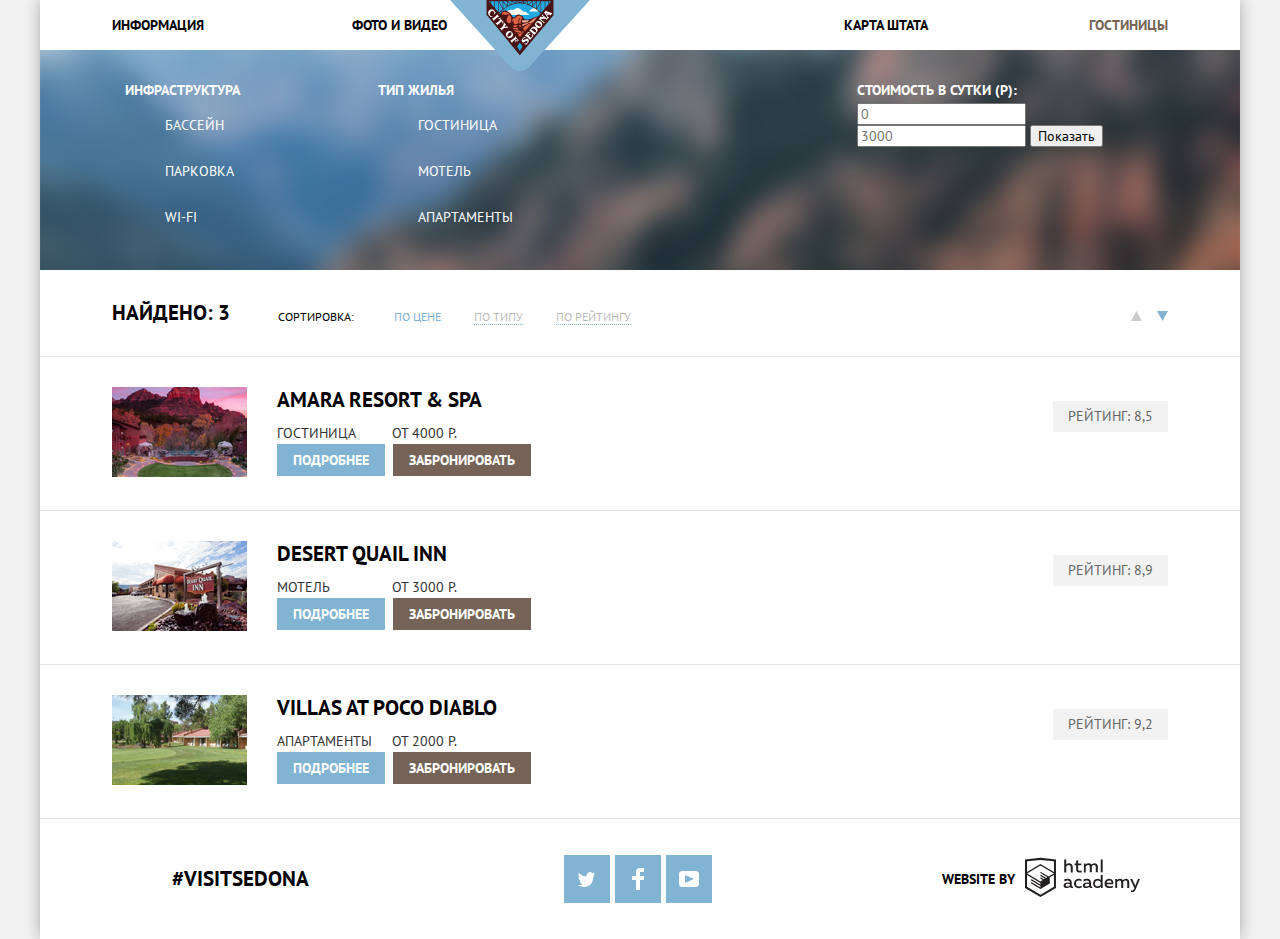
==== hotels.html @ 5f83a134 "Заканчивает стилизацию главной страницы (декоративные элементы, выравнивание текста)" ====
<!DOCTYPE html>
<html lang="ru">
  <head>
    <meta charset="utf-8">
    <title>HTML Academy: Седона</title>
    <link href="https://fonts.googleapis.com/css?family=PT+Sans:400,700&amp;subset=latin,cyrillic" rel="stylesheet">
    <link href="css/normalize.css" rel="stylesheet">
    <link href="css/style.css" rel="stylesheet">
  </head>
  <body>
    <div class="container">
      <header class="main-header">
        <a class="main-header-logo">
          <img src="img/svg/logo-sedona.svg" width="140" height="71" alt="Логотип города Седона">
        </a>
      <nav class="main-navigation">
        <ul class="site-navigation">
          <li><a href="#">Информация</a></li>
          <li><a href="#">Фото и видео</a></li>
          <li><a href="#">Карта штата</a></li>
          <li><a href="hotels.html" class="current">Гостиницы</a></li>
        </ul>
      </nav>
    </header>
      <main>
        <h1 class="visually-hidden">Выбор гостиницы в Седоне</h1>
        <section class="hotels">
          <form class="hotel-filter-form" action="https://echo.htmlacademy.ru" method="get">
              <fieldset class="hotels-infrastructure">
                <legend>Инфраструктура</legend>
                  <ul class="hotels-checkbox-wrapper">
                    <li>
                      <input type="checkbox" class="visually-hidden" name="pool" id="pool" checked>
                      <label for="pool" class="hotel-filter-checkbox">Бассейн</label>
                    </li>
                    <li>
                      <input type="checkbox" class="visually-hidden" name="parking" id="parking">
                      <label for="parking" class="hotel-filter-checkbox">Парковка</label>
                    </li>
                    <li>
                      <input type="checkbox" class="visually-hidden" name="wi-fi" id="wi-fi">
                      <label class="hotel-filter-checkbox">Wi-Fi</label>
                    </li>
                  </ul>
              </fieldset>
              <fieldset class="hotels-accomodation-type">
                <legend>Тип жилья</legend>
                  <ul class="hotels-checkbox-wrapper">
                    <li>
                      <label for="hotel" class="hotel-filter-checkbox">Гостиница</label>
                      <input type="checkbox" class="visually-hidden" name="hotel" id="hotel" checked>
                    </li>
                    <li>
                      <label for="hotel" class="hotel-filter-checkbox">Мотель</label>
                      <input type="checkbox" class="visually-hidden" name="motel" id="motel" checked>
                    </li>
                    <li>
                      <label for="apartments" class="hotel-filter-checkbox">Апартаменты</label>
                      <input type="checkbox" class="visually-hidden" name="apartments" id="apartments" checked>
                    </li>
                  </ul>
              </fieldset>
            <fieldset class="hotels-cost-per-day">
              <legend>Стоимость в сутки (Р):</legend>
              <input type="text" class="hotel-cost-input" placeholder="0" pattern="[0-9]">
              <input type="text" class="hotel-cost-input" placeholder="3000" pattern="[0-9]">
              <input type="range" class="hotel-filter-range visually-hidden" name="hotel-filter-cost" min="0" max="5000" step="500">
              <button class="hotel-filter-button" type="submit">Показать</button>
            </fieldset>
          </form>
          <div class="hotel-sorting">
            <span class="sorting-found-counter">Найдено: 3</span>
            <span class="sorting-label">Сортировка:</span>
            <div class="sorting-toggle-wrapper">
              <a href="#" class="hotel-sorting-toggle current">По цене</a>
              <a href="#" class="hotel-sorting-toggle">По типу</a>
              <a href="#" class="hotel-sorting-toggle">По рейтингу</a>
            </div>
            <a class="hotel-sorting-button sort-ascending">
              <svg xmlns="http://www.w3.org/2000/svg" width="11" height="10" viewBox="0 0 11 10">
                <path fill="#cacaca" d="M5.5 0L0 10h11z"/>
              </svg>
              <span class="visually-hidden">
                По возрастанию
              </span>
            </a>
            <a class="hotel-sorting-button sort-descending current">
              <svg xmlns="http://www.w3.org/2000/svg" width="11" height="10" viewBox="0 0 11 10">
                <path fill="#cacaca" d="M5.5 10L0 0h11"/>
              </svg>
              <span class="visually-hidden">
                По убыванию
              </span>
            </a>
          </div>
          <div class="hotels-block">
          <div class="hotels-item">
            <div class="hotels-image-wrapper">
              <img src ="img/jpg/amara-resort.jpg" width="135" height="90" alt="Гостиница Amara Resort &#38; SPA">
            </div>
            <div class="hotels-wrapper">
            <h2><a href="#" class="hotels-title-link">Amara Resort &#38; Spa</a></h2>
              <div class="hotels-info-wrapper">
                <span class="hotels-type">Гостиница</span>
                <span class="hotels-price">от 4000 р.</span>
              </div>
              <div class="hotels-link-wrapper">
                <a href="#" class="hotels-more">Подробнее</a>
                <a href="#" class="hotels-book">Забронировать</a>
              </div>
            </div>
            <div class="hotels-rating-wrapper">
              <p class="hotels-rating">Рейтинг: 8,5</p>
            </div>
          </div>
          <div class="hotels-item">
            <div class="hotels-image-wrapper">
              <img src ="img/jpg/desert-quail-inn.jpg" width="135" height="90" alt="Мотель Desert Quail Inn">
            </div>
            <div class="hotels-wrapper">
              <h2><a href="#" class="hotels-title-link">Desert Quail Inn</a></h2>
                <div class="hotels-info-wrapper">
                  <span class="hotels-type">Мотель</span>
                  <span class="hotels-price">от 3000 р.</span>
                </div>
                <div class="hotels-link-wrapper">
                  <a href="#" class="hotels-more">Подробнее</a>
                  <a href="#" class="hotels-book">Забронировать</a>
                </div>
              </div>
              <div class="hotels-rating-wrapper">
                <p class="hotels-rating">Рейтинг: 8,9</p>
              </div>
          </div>
          <div class="hotels-item">
            <div class="hotels-image-wrapper">
              <img src ="img/jpg/villas-at-poco-diablo.jpg" width="135" height="90" alt="Апартаменты Villas At Poco Diablo">
            </div>
            <div class="hotels-wrapper">
              <h2><a href="#" class="hotels-title-link">Villas at Poco Diablo</a></h2>
              <div class="hotels-info-wrapper">
                <span class="hotels-type">Апартаменты</span>
                <span class="hotels-price">от 2000 р.</span>
              </div>
              <div class="hotels-link-wrapper">
                <a href="#" class="hotels-more">Подробнее</a>
                <a href="#" class="hotels-book">Забронировать</a>
              </div>
            </div>
            <div class="hotels-rating-wrapper">
              <p class="hotels-rating">Рейтинг: 9,2</p>
            </div>
          </div>
        </div>
        </section>
      </main>
      <footer class="main-footer">
        <div class="footer-wrapper">
          <a href="https://www.instagram.com/explore/tags/visitsedona/"  class="hashtag-link">#visitsedona</a>
        </div>
        <div class="footer-wrapper">
          <ul class="footer-social">
            <li><a class="social-button social-button-twitter" href="#"><span class="visually-hidden">Твиттер</span></a></li>
            <li><a class="social-button social-button-facebook" href="#"><span class="visually-hidden">Фейсбук</span></a></li>
            <li><a class="social-button social-button-youtube" href="#"><span class="visually-hidden">YouTube</span></a></li>
          </ul>
        </div>
        <div class="footer-wrapper">
          <p class="footer-copyright">
            <b>Website by</b>
            <a href="https://htmlacademy.ru/intensive/htmlcss" class="academy-logo">
              <svg id="Layer_1" data-name="Layer 1" xmlns="http://www.w3.org/2000/svg" viewBox="0 0 108.08 36.85">
                <title>logo-htmlacademy-small1</title>
                <path d="M44.61,26.88a2,2,0,0,0,.55-0.1v1.33a3.25,3.25,0,0,1-1.18.21,1.67,1.67,0,0,1-1.67-1,4.84,4.84,0,0,1-3.14,1.08c-1.51,0-2.91-.83-2.91-2.55,0-2.13,2-2.79,3.71-2.79a11.08,11.08,0,0,1,2.17.25v-0.3c0-1-.76-1.77-2.19-1.77a7.42,7.42,0,0,0-3,.64v-1.7a10.21,10.21,0,0,1,3.19-.55c2.36,0,3.81,1.12,3.81,3.65v3a0.54,0.54,0,0,0,.49.59h0.17Zm-6.44-1.13A1.35,1.35,0,0,0,39.63,27h0.11a3.39,3.39,0,0,0,2.41-1V24.58a9.72,9.72,0,0,0-1.81-.21c-1,0-2.16.33-2.16,1.38h0Zm12.36-6.11a5,5,0,0,1,2.57.64V22a4.08,4.08,0,0,0-2.3-.7,2.75,2.75,0,1,0,0,5.49,5,5,0,0,0,2.43-.64v1.71a6.27,6.27,0,0,1-2.76.57A4.21,4.21,0,0,1,46,24.51q0-.21,0-0.41a4.32,4.32,0,0,1,4.18-4.46h0.38Zm12.17,7.24a2,2,0,0,0,.55-0.1v1.33a3.25,3.25,0,0,1-1.18.21,1.67,1.67,0,0,1-1.67-1,4.84,4.84,0,0,1-3.14,1.08c-1.51,0-2.91-.83-2.91-2.55,0-2.13,2-2.79,3.71-2.79a11.08,11.08,0,0,1,2.17.25v-0.3c0-1-.76-1.77-2.19-1.77a7.42,7.42,0,0,0-3,.64v-1.7a10.21,10.21,0,0,1,3.19-.55c2.36,0,3.81,1.12,3.81,3.65v3a0.54,0.54,0,0,0,.49.59h0.17Zm-6.44-1.13A1.35,1.35,0,0,0,57.73,27h0.11a3.39,3.39,0,0,0,2.41-1V24.58a9.72,9.72,0,0,0-1.81-.21c-1.06,0-2.16.33-2.16,1.38h0ZM73,16V28.2H71.35V26.88a3.88,3.88,0,0,1-3.19,1.54,4.4,4.4,0,0,1,0-8.78,3.81,3.81,0,0,1,3,1.3V16H73Zm-4.53,5.22a2.76,2.76,0,1,0,0,5.52A2.86,2.86,0,0,0,71.15,25V23A2.91,2.91,0,0,0,68.49,21.27ZM79,19.64c3.31,0,4.46,2.68,3.92,5.09H76.7c0.21,1.5,1.67,2.11,3.19,2.11a6.11,6.11,0,0,0,2.64-.59v1.6a7.14,7.14,0,0,1-3,.57C77,28.42,74.78,27,74.78,24a4.18,4.18,0,0,1,4-4.39H79Zm0.09,1.54a2.28,2.28,0,0,0-2.44,2.1v0.06H81.3A2,2,0,0,0,79.13,21.18Zm5.73,7V19.87h1.65v1a3.81,3.81,0,0,1,2.78-1.27A2.86,2.86,0,0,1,91.89,21a4.12,4.12,0,0,1,2.91-1.33A3.06,3.06,0,0,1,98,23V28.2h-1.9V23.05a1.59,1.59,0,0,0-1.42-1.75H94.42a2.8,2.8,0,0,0-2.07,1.12V28.2h-1.9V23.05A1.59,1.59,0,0,0,89,21.31H88.8a3,3,0,0,0-2.21,1.29v5.63H84.86Zm21.31-8.33h1.9l-3.91,9.46c-0.9,2.17-2.09,2.86-3.35,2.86a4.76,4.76,0,0,1-1.1-.14V30.46a2.86,2.86,0,0,0,.85.12c0.9,0,1.58-.64,2.07-1.9l0.17-.42-4-8.4h2l2.86,6.29ZM38.73,1.46V6.22a3.81,3.81,0,0,1,2.7-1.14,3.25,3.25,0,0,1,3.44,3.4v5.15H43V8.72a1.81,1.81,0,0,0-1.61-2h-0.3a2.93,2.93,0,0,0-2.32,1.39v5.52h-1.9V1.46h1.9ZM49.94,2.31v3h3V6.91h-3v3.81c0,1.1.5,1.46,1.58,1.46a4.49,4.49,0,0,0,1.69-.33v1.6A6.8,6.8,0,0,1,51,13.8a2.55,2.55,0,0,1-2.86-2.74V6.89H46.58V5.26h1.5V2.74Zm5.4,11.31V5.28H57v1A3.81,3.81,0,0,1,59.77,5a2.86,2.86,0,0,1,2.6,1.33A4.12,4.12,0,0,1,65.28,5,3.06,3.06,0,0,1,68.44,8.4v5.21h-1.9V8.46a1.59,1.59,0,0,0-1.42-1.75H64.89a2.8,2.8,0,0,0-2.07,1.12v5.78h-1.9V8.46A1.59,1.59,0,0,0,59.5,6.71H59.27A3,3,0,0,0,57.06,8v5.63H55.34ZM71.17,1.45H73V13.6H71.17V1.45ZM14.71,0H14.55L0,1.54V28.21l14.55,8.66,14.55-8.66V1.54Zm12.5,27.1L14.55,34.64,1.9,27.12V16.18l12.59,7.5V25L5.86,19.9v1.31l8.68,5.21v1.39L5.87,22.65V24l8.68,5.21,8.75-5.24V18.31L27.2,16V27.12Zm0-12.53-3.48,2-1.6,1L14.51,13v1.31L21,18.23H21l-0.14.09-1,.54-5.37-3.2V17l4.24,2.52-1,.67-3.2-1.9v1.31l2.1,1.24L14.5,22.1,2,14.65,14.51,7.11Zm0-1.32L14.49,5.76,1.91,13.25v-10L14.56,1.92,27.21,3.25v10h0Z" transform="translate(0 -0.02)" fill="#231f20"/>
              </svg>
            </a>
          </p>
        </div>
      </footer>
    </div>
  </body>
</html>
---- css/style.css ----
*,
*::before,
*::after {
  box-sizing: inherit;
}

html {
  box-sizing: border-box;
}

body {
  margin: 0;
  padding: 0;

  font-family: "PT Sans", Arial, sans-serif;
  font-size: 14px;
  font-weight: 400;
  color: #000000;
  text-transform: uppercase;

  background-color: #f2f2f2;

}

a {
  text-decoration: none;
}

img {
  max-width: 100%;
  height: auto;
}

.main-header-logo {
  position: absolute;
  right: 690px;
}

.container {
  width: 1200px;
  margin: 0 auto;
  box-shadow: 0px 0px 15px 0px rgba(0, 0, 0, 0.3);

  background-color: #ffffff;
}

.main-navigation {
  font-size: 14px;
  font-weight: 700;
  line-height: 26px;
  color: #000000;

  background-color: #ffffff;
}

.site-navigation {
  display: flex;
  margin: 0;
  padding-left: 0;
}

.site-navigation li {
  width: 240px;
}

.site-navigation li:nth-child(1) {
  padding-left: 72px;
  text-align: left;
}

.site-navigation li:nth-child(2) {
  padding-left: 72px;
  text-align: left;
  margin-right: auto;
}

.site-navigation li:nth-child(3) {
  padding-right: 72px;
  text-align: right;
}

.site-navigation li:nth-child(4) {
  padding-right: 72px;
  text-align: right;
}

.main-navigation a {
  display: block;
  padding-top: 12px;
  padding-bottom: 12px;
}

.main-navigation a,
.hotels-title-link {
  color: #000000;
}

.main-navigation a:hover,
.hotels-title-link:hover {
  color: #81b3d2;
}

.main-navigation a:focus,
.main-navigation a:active,
.hotels-title-link:focus,
.hotels-title-link:active {
  color: rgba(0, 0, 0, 0.3);
}

.main-navigation a.current {
  color: #766357;
}

.main-navigation a.current:focus,
.main-navigation a.current:active {
  color: rgba(0, 0, 0, 0.3);
}

.intro {
 min-height: 510px;
 text-align: center;
 padding-top: 80px;

 background-color: #8695a0;
 background-image: url(../img/svg/intro-mask.svg), url(../img/jpg/sedona-overview.jpg);
 background-position: left 50% bottom, 0px -56px;
 background-repeat: no-repeat;
}

.slogan {
  font-weight: 700;
  font-size: 21px;
  line-height: 26px;
  text-align: center;
  width: 440px;
  padding-top: 38px;
  margin-left: auto;
  margin-right: auto;
}

.advantages h2 {
  padding-top: 10px;
}

.advantages-list {
  display: flex;
  flex-wrap: wrap;

  margin: 0;
  margin-top: 50px;
  padding: 0;
}

.advantages-item:nth-child(1),
.advantages-item:nth-child(2){
  display: flex;
  flex-wrap: wrap;
}

.advantages-content-wrapper {
  width: 400px;
  text-align: center;
}

.advantages-content-wrapper h3 {
  padding-left: 100px;
  padding-right: 100px;
  padding-top: 25px;
}

.advantages-number {
  display: block;
  padding-top: 5px;
}

.advantages-content-wrapper p {
  padding-left: 45px;
  padding-right: 45px;
}

.advantages-image-wrapper {
  width: 800px;
}

.advantages-image-wrapper img {
  vertical-align: bottom;
}

.advantages h2 {
  font-weight: 400;
  font-size: 14px;
  color: #333333;
  line-height: 26px;
  text-align: center;
}

.advantages ul {
  list-style: none;
}

.advantages-item {
  text-align: center;
  line-height: 21px;
}

.advantages-item p,
.advantages-item span {
  color: #333333;
}

.advantage-blue {
  background-color: #81b3d2;
}

.advantage-blue h3,
.advantage-blue span,
.advantage-blue p {
  color: #ffffff;
}

.advantage-grey h3 {
  margin: 0;
  padding-left: 130px;
  padding-right: 130px;
}

.advantage-grey span {
  padding-top: 25px;
}

.advantage-grey p {
  padding-left: 65px;
  padding-right: 65px;
  padding-top: 10px;
}

.advantages-sublist {
  display: flex;

  padding: 0;
  list-style: none;

  background-color: #ffffff;
}

.sublist-item p {
  color: #333333;
}

.sublist-item {
  width: 400px;
  min-height: 330px;
  color: #000000;
}

.sublist-item h4 {
  position: relative;
  margin-top: 0;
  padding-top: 160px;
}

.sublist-item-accomodation p {
  padding-left: 72px;
  padding-right: 72px;
}

.sublist-item-food p {
  padding-left: 50px;
  padding-right: 50px;
}

.sublist-item-souvenirs p {
  padding-left: 50px;
  padding-right: 50px;
}

.sublist-item-accomodation h4::before {
  content: "";
  position: absolute;
  bottom: 50px;
  left: 165px;
  width: 75px;
  height: 72px;
  background-image: url(../img/svg/icon-1.svg)
}

.sublist-item-food h4::before {
  content: "";
  position: absolute;
  bottom: 50px;
  left: 165px;
  width: 74px;
  height: 70px;
  background-image: url(../img/svg/icon-3.svg);
}

.sublist-item-souvenirs h4::before {
  content: "";
  position: absolute;
  bottom: 50px;
  left: 165px;
  width: 64px;
  height: 76px;
  background-image: url(../img/svg/icon-2.svg);
}

.advantage-grey {
  width: 400px;
  min-height: 260px;
  padding-top: 45px;

  background-color: #eeeeee;
}

.advantages-item h3 {
  font-size: 21px;
  line-height: 21px;
}

.sublist-item h4 {
  font-size: 21px;
  line-height: 21px
}

.search-form {
    text-align: center;
}

.search-form b {
  display: block;
  font-size: 30px;
  line-height: 36px;
  padding-top: 45px;
}

.search-form p {
  color: #333333;
  line-height: 24px;
  text-align: center;
  padding-top: 10px;
}

.search-open-button {
  font-size: 21px;
  font-weight: 700;
  line-height: 24px;
  color: #ffffff;
  text-transform: uppercase;
  padding: 30px 140px;
  margin-top: 35px;

  background-color: #766357;
  border: none;
}

.search-open-button:hover {
  background-color: #604e43;
}

.search-open-button:focus,
.search-open-button:active {
 color: rgba(255, 255, 255, 0.3);
 background-color: #503e33;
 outline: none;

}

/* Форма поиска на главной временно скрыта - её будем стилизовать позже */
.modal-search-form {
  display: none;
}

/*
.modal-search-form {
  width: 570px;
  min-height: 395px;
  position: absolute;
  right: 315px;

  background-color: white;
}
*/

.map {
  position: relative;
  width: 1200px;
  min-height: 475px;
  background-image: url(../img/jpg/map.jpg);
}

.main-footer {
  display: flex;
  min-height: 120px;
  align-items: center;

  background-color: rgba(254, 254, 254, 0.9);
}

.footer-wrapper {
  width: 400px;
  text-align: center;
}

.hashtag-link {
  color: #000000;
  font-size: 21px;
  line-height: 26px;
  font-weight: 700;
}

.footer-social {
  display: flex;
  justify-content: center;
  list-style: none;
  margin: 0;
  padding: 0;
  width: 400px;
}

.social-button {
  display: block;
  position: relative;
  background-color: #81b3d2;
  width: 46px;
  height: 48px;
  margin-right: 5px;
}

.social-button-twitter::before {
  content: "";
  position: absolute;
  top: 0;
  bottom: 0;
  right: 0;
  left: 0;
  margin: auto;
  width: 17px;
  height: 15px;
  background-image: url(../img/svg/twitter.svg);
  background-position: 50% 50%;
  background-repeat: no-repeat;
}

.social-button-facebook::before {
  content: "";
  position: absolute;
  top: 0;
  bottom: 0;
  right: 0;
  left: 0;
  margin: auto;
  width: 12px;
  height: 22px;
  background-image: url(../img/svg/fb-icon.svg);
  background-position: 50% 50%;
  background-repeat: no-repeat;
}

.social-button-youtube::before {
  content: "";
  position: absolute;
  top: 0;
  bottom: 0;
  right: 0;
  left: 0;
  margin: auto;
  width: 20px;
  height: 16px;
  background-image: url(../img/svg/youtube.svg);
  background-position: 50% 50%;
  background-repeat: no-repeat;
}

.social-button:hover {
  background-color: #669ec0;
}

.social-button:focus,
.social-button:active {
  background-color: #5496bd;
}

.social-button-twitter:active::before,
.social-button-facebook:active::before,
.social-button-youtube:active::before {
  opacity: 0.3;
}

.footer-copyright {
  display: flex;
  justify-content: flex-end;
  align-items: center;
  padding-right: 100px;
}

.footer-copyright b {
  margin-right: 10px;
}

.academy-logo svg {
  width: 115px;
  height: 41px;
}

.academy-logo path:hover {
  fill: #81b3d2;
}

.academy-logo path:focus,
.academy-logo path:active {
  fill: #bdbbbc;
}

/* Стили для внутренней страницы - начало */

.hotel-filter-form {
  width: 1200px;
  min-height: 220px;
  display: flex;
  padding-left: 72px;
  padding-right: 72px;
  padding-top: 32px;

  background-image: url(../img/jpg/filter-background.jpg);
  background-color: #8695a0;
  background-position: center -60px;
}

.hotel-filter-form {
  color: #ffffff;
}

.hotel-filter-form fieldset {
  border: none;
}

.hotel-filter-form legend {
  font-weight: 700;
}

.hotels-infrastructure,
.hotels-accomodation-type {
  widht: 140px;
}

.hotels-infrastructure {
  margin-right: 115px;
}

.hotels-accomodation-type {
  margin-right: auto;
}

.hotels-cost-per-day {
  width: 320px;
}

.hotels-checkbox-wrapper {
  list-style: none;
}

.hotels-checkbox-wrapper li {
  margin-bottom: 30px;
}

.hotel-sorting {
  display: flex;
  align-items: flex-end;
  width: 1200px;
  min-height: 85px;
  padding-left: 72px;
  padding-right: 72px;
  padding-top: 30px;
  padding-bottom: 30px;
  font-size: 12px;
  line-height:18px;
}

.sorting-found-counter {
  font-weight: 700;
  font-size: 21px;
  line-height: 26px;
  margin-right: 48px;
}

.sorting-label {
  margin-right: 40px;
}

.hotel-sorting-toggle {
  color: rgba(0, 0, 0, 0.3);
  border-bottom: 1px dotted #81b3d2;
  margin-left: 30px;
}

.hotel-sorting-toggle:first-child {
  margin-left: 0;
}

.hotel-sorting-toggle:hover {
  color: #81b3d2;
}

.hotel-sorting-toggle:focus,
.hotel-sorting-toggle:active {
  color: #000000;
  border-bottom: 1px dotted #81b3d2;
}

.hotel-sorting-toggle.current {
  color: #81b3d2;
  border: none;
}

.hotel-sorting-toggle.current:active {
  color: #000000;
  border: none;
}

.sorting-toggle-wrapper {
  margin-right: auto;
}

.hotel-sorting-button path:hover {
 fill: #000000;
}

.hotel-sorting-button path:focus,
.hotel-sorting-button path:active {
  fill: #81b3d2;
}

.current path {
  fill: #81b3d2;
}

.current:hover path {
  fill: #81b3d2;
}

.sort-ascending {
  margin-right: 15px;
}

.hotels-item {
  display: flex;
  padding-left: 72px;
  padding-right: 72px;
  padding-top: 30px;
  padding-bottom: 30px;
  border-top: solid 1px #e5e5e5;
}

.hotels-item:last-child {
  border-bottom: solid 1px #e5e5e5;
}

.hotels-image-wrapper {
  align-self: flex-end;
  padding-right: 30px;
}

.hotels-item h2 {
  font-size: 21px;
  font-weight: 700;
  line-height: 26px;
  margin-top: 0;
  margin-bottom: 0;
  padding-bottom: 10px;
}

.hotels-wrapper {
  width: 260px;
  margin-right: auto;
}

.hotels-info-wrapper {
  display: flex;
}

.hotels-link-wrapper {
  display: flex;
}

.hotels-more {
  margin-right: 8px;
}

.hotels-type {
  width: 115px;
}

.hotels-price {
  width: 140px;
}

.hotels-type,
.hotels-price {
  color: #333333;
  font-size: 14px;
  line-height: 21px;
}

.hotels-more {
  color: #ffffff;
  font-weight: 700;
  padding-left: 16px;
  padding-right: 16px;
  padding-top: 8px;
  padding-bottom: 8px;

  background-color: #81b3d2;
}

.hotels-more:hover {
  background-color: #669ec0;
}

.hotels-more:focus,
.hotels-more:active {
  color: rgba(255, 255, 255, 0.3);
  background-color: #5496bd;
  outline: none;
}

.hotels-book {
  color: #ffffff;
  font-weight: 700;
  padding-left: 16px;
  padding-right: 16px;
  padding-top: 8px;
  padding-bottom: 8px;

  background-color: #766357;
}

.hotels-book:hover {
  background-color: #604e43;
}

.hotels-book:focus,
.hotels-book:active {
  color: rgba(255, 255, 255, 0.3);
  background-color: #503e33;
  outline: none;
}

.hotels-rating {
  color: #666666;
  font-size: 14px;
  line-height: 21px;
  padding-left: 15px;
  padding-right: 15px;
  padding-top: 5px;
  padding-bottom: 5px;

  background-color: #f2f2f2;
}

/* Стили для внутренней страницы - конец */

.visually-hidden {
  position: absolute;
  width: 1px;
  height: 1px;
  margin: -1px;
  border: 0;
  padding: 0;
  white-space: nowrap;
  clip-path: inset(100%);
  clip: rect(0 0 0 0);
  overflow: hidden;
}
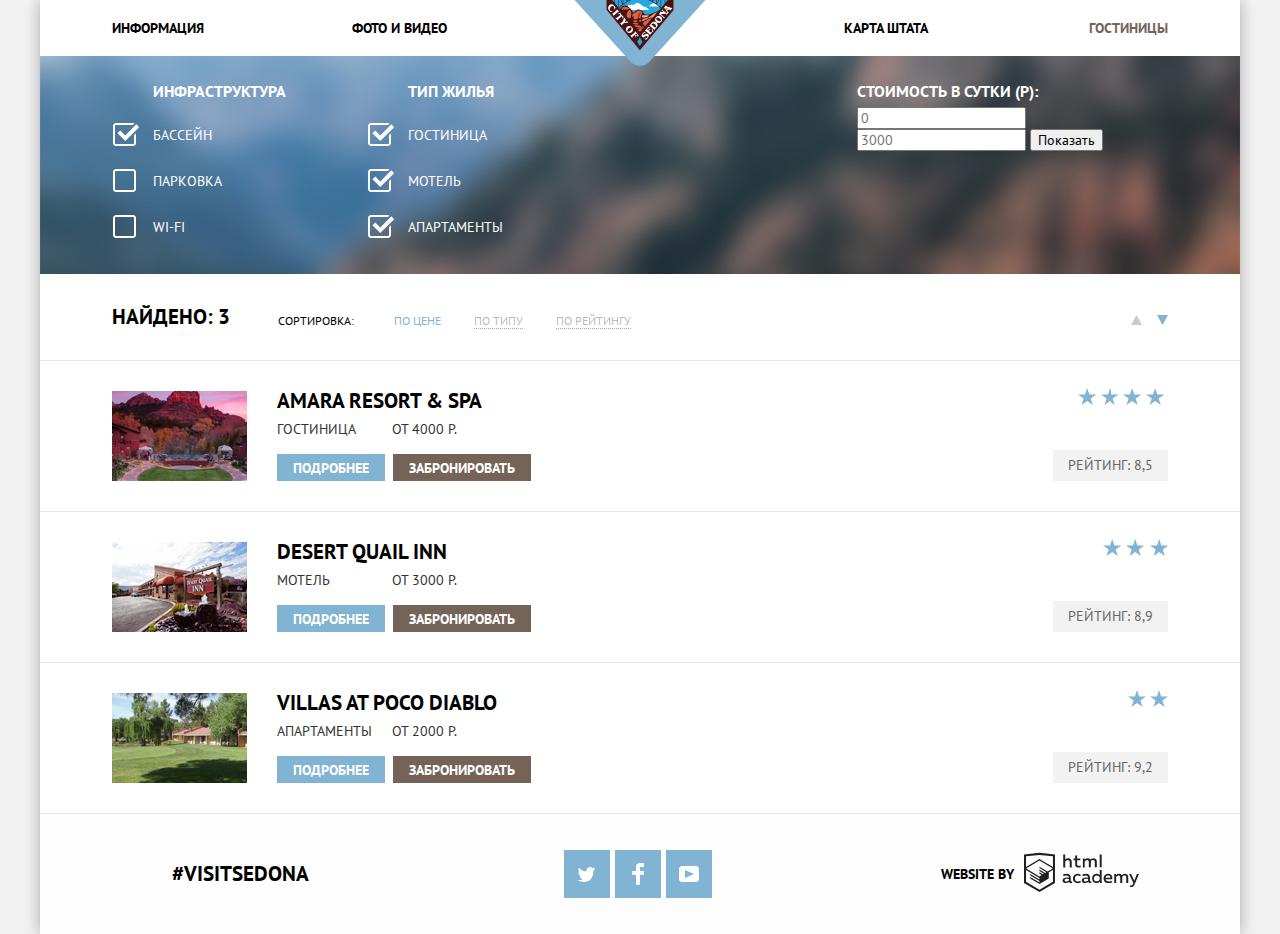
==== commit 8cbcabbc: "Вносит правки по основным критериям защиты проекта" ====
--- a/hotels.html
+++ b/hotels.html
@@ -28,37 +28,37 @@
           <form class="hotel-filter-form" action="https://echo.htmlacademy.ru" method="get">
               <fieldset class="hotels-infrastructure">
                 <legend>Инфраструктура</legend>
-                  <ul class="hotels-checkbox-wrapper">
-                    <li>
-                      <input type="checkbox" class="visually-hidden" name="pool" id="pool" checked>
-                      <label for="pool" class="hotel-filter-checkbox">Бассейн</label>
-                    </li>
-                    <li>
-                      <input type="checkbox" class="visually-hidden" name="parking" id="parking">
-                      <label for="parking" class="hotel-filter-checkbox">Парковка</label>
-                    </li>
-                    <li>
-                      <input type="checkbox" class="visually-hidden" name="wi-fi" id="wi-fi">
-                      <label class="hotel-filter-checkbox">Wi-Fi</label>
-                    </li>
-                  </ul>
+                <ul class="hotels-checkbox-wrapper">
+                  <li>
+                    <input type="checkbox" class="visually-hidden" name="pool" id="pool" checked>
+                    <label for="pool" class="hotel-filter-checkbox">Бассейн</label>
+                  </li>
+                  <li>
+                    <input type="checkbox" class="visually-hidden" name="parking" id="parking">
+                    <label for="parking" class="hotel-filter-checkbox">Парковка</label>
+                  </li>
+                  <li>
+                    <input type="checkbox" class="visually-hidden" name="wi-fi" id="wi-fi">
+                    <label for="wi-fi"class="hotel-filter-checkbox">Wi-Fi</label>
+                  </li>
+                </ul>
               </fieldset>
               <fieldset class="hotels-accomodation-type">
                 <legend>Тип жилья</legend>
-                  <ul class="hotels-checkbox-wrapper">
-                    <li>
-                      <label for="hotel" class="hotel-filter-checkbox">Гостиница</label>
-                      <input type="checkbox" class="visually-hidden" name="hotel" id="hotel" checked>
-                    </li>
-                    <li>
-                      <label for="hotel" class="hotel-filter-checkbox">Мотель</label>
-                      <input type="checkbox" class="visually-hidden" name="motel" id="motel" checked>
-                    </li>
-                    <li>
-                      <label for="apartments" class="hotel-filter-checkbox">Апартаменты</label>
-                      <input type="checkbox" class="visually-hidden" name="apartments" id="apartments" checked>
-                    </li>
-                  </ul>
+                <ul class="hotels-checkbox-wrapper">
+                  <li>
+                    <input type="checkbox" class="visually-hidden" name="hotel" id="hotel" checked>
+                    <label for="hotel" class="hotel-filter-checkbox">Гостиница</label>
+                  </li>
+                  <li>
+                    <input type="checkbox" class="visually-hidden" name="motel" id="motel" checked>
+                    <label for="motel" class="hotel-filter-checkbox">Мотель</label>
+                  </li>
+                  <li>
+                    <input type="checkbox" class="visually-hidden" name="apartments" id="apartments" checked>
+                    <label for="apartments" class="hotel-filter-checkbox">Апартаменты</label>
+                  </li>
+                </ul>
               </fieldset>
             <fieldset class="hotels-cost-per-day">
               <legend>Стоимость в сутки (Р):</legend>
@@ -110,6 +110,7 @@
               </div>
             </div>
             <div class="hotels-rating-wrapper">
+              <div class="hotels-rating-stars rating-amara-resort"></div>
               <p class="hotels-rating">Рейтинг: 8,5</p>
             </div>
           </div>
@@ -129,6 +130,7 @@
                 </div>
               </div>
               <div class="hotels-rating-wrapper">
+                <div class="hotels-rating-stars rating-desert-quail-inn"></div>
                 <p class="hotels-rating">Рейтинг: 8,9</p>
               </div>
           </div>
@@ -148,6 +150,7 @@
               </div>
             </div>
             <div class="hotels-rating-wrapper">
+              <div class="hotels-rating-stars rating-villas-diablo"></div>
               <p class="hotels-rating">Рейтинг: 9,2</p>
             </div>
           </div>
--- a/css/style.css
+++ b/css/style.css
@@ -31,9 +31,14 @@
   height: auto;
 }
 
+.main-header {
+  position: relative;
+}
+
 .main-header-logo {
   position: absolute;
-  right: 690px;
+  right: 530px;
+  top: -5px;
 }
 
 .container {
@@ -84,10 +89,9 @@
   text-align: right;
 }
 
-.main-navigation a {
-  display: block;
-  padding-top: 12px;
-  padding-bottom: 12px;
+.main-navigation li {
+  padding-top: 15px;
+  padding-bottom: 15px;
 }
 
 .main-navigation a,
@@ -176,6 +180,7 @@
 .advantages-content-wrapper p {
   padding-left: 45px;
   padding-right: 45px;
+  margin-top: 20px;
 }
 
 .advantages-image-wrapper {
@@ -232,6 +237,7 @@
   padding-left: 65px;
   padding-right: 65px;
   padding-top: 10px;
+  margin-top: 10px;
 }
 
 .advantages-sublist {
@@ -319,11 +325,12 @@
 
 .sublist-item h4 {
   font-size: 21px;
-  line-height: 21px
+  line-height: 21px;
+  margin-bottom: 22px;
 }
 
 .search-form {
-    text-align: center;
+  text-align: center;
 }
 
 .search-form b {
@@ -338,15 +345,18 @@
   line-height: 24px;
   text-align: center;
   padding-top: 10px;
+  margin-bottom: 10px;
 }
 
 .search-open-button {
+  position: relative;
+  z-index: 2;
   font-size: 21px;
   font-weight: 700;
   line-height: 24px;
   color: #ffffff;
   text-transform: uppercase;
-  padding: 30px 140px;
+  padding: 31px 140px;
   margin-top: 35px;
 
   background-color: #766357;
@@ -362,24 +372,171 @@
  color: rgba(255, 255, 255, 0.3);
  background-color: #503e33;
  outline: none;
-
-}
-
-/* Форма поиска на главной временно скрыта - её будем стилизовать позже */
-.modal-search-form {
-  display: none;
-}
-
-/*
+}
+
 .modal-search-form {
   width: 570px;
   min-height: 395px;
-  position: absolute;
+  padding: 55px;
+  position: absolute;
+  z-index: 1;
   right: 315px;
-
+  font-weight: 700;
+  font-size: 14px;
+  line-height: 26px;
+  text-align: left;
   background-color: white;
-}
-*/
+  box-shadow: 0px 0px 15px 0px rgba(0, 0, 0, 0.3);
+}
+
+.hotel-search-form {
+  width: 460px;
+  height: 275px;
+}
+
+.hotel-search-form div {
+  text-align: left;
+}
+
+.search-form-wrapper {
+  position: relative;
+  display: flex;
+  align-items: center;
+  justify-content: space-between;
+}
+
+.date-wrapper {
+  margin-bottom: 30px;
+}
+
+.num-field-wrapper {
+  width: 114px;
+  position: relative;
+}
+
+.hotel-search-form input[type="text"] {
+  background-color: #f2f2f2;
+  border: 3px solid transparent;
+}
+
+.hotel-search-form input[type="text"]:hover {
+  background-color: #ebebeb;
+}
+
+.hotel-search-form input[type="text"]:focus,
+.hotel-search-form input[type="text"]:active {
+  background-color: #ffffff;
+  border: 3px solid #e5e5e5;
+  outline: none;
+}
+
+.hotel-search-form input[name="arrival-date"],
+.hotel-search-form input[name="departure-date"] {
+  width: 346px;
+  padding-top: 8px;
+  padding-bottom: 8px;
+  padding-left: 12px;
+  padding-right: 12px;
+  font-weight: 700;
+  text-transform: uppercase;
+}
+
+.hotel-search-form .calendar-button {
+  position: absolute;
+  left: 422px;
+  top: 1px;
+  width: 38px;
+  height: 38px;
+  margin: 0;
+  border: none;
+  background-color: transparent;
+}
+
+.hotel-search-form .calendar-button:focus,
+.hotel-search-form .calendar-button:active {
+  outline: none;
+}
+
+.hotel-search-form .calendar-button path {
+  fill: #cacaca;
+}
+
+.hotel-search-form .calendar-button:hover path {
+  fill: #000000;
+}
+
+.hotel-search-form .calendar-button:focus path,
+.hotel-search-form .calendar-button:active path {
+  fill: #81b3d2;
+}
+
+.hotel-search-form input[name="adult-guests"],
+.hotel-search-form input[name="children-guests"] {
+  width: 114px;
+  position: relative;
+  z-index: 1;
+  padding-top: 8px;
+  padding-bottom: 8px;
+  padding-left: 45px;
+  padding-right: 45px;
+  font-weight: 700;
+  text-transform: uppercase;
+  text-align: center;
+}
+
+.hotel-guest-number {
+  width: 38px;
+  height: 38px;
+  position: absolute;
+  z-index: 2;
+  color: #a9a9a9;
+  font-weight: 700;
+  font-size: 14px;
+  line-height: 26px;
+  background-color: #f2f2f2;
+  border: none;
+}
+
+.guest-plus {
+  top: 0px;
+  left: 76px;
+}
+
+.hotel-guest-number:hover {
+  color: #000000;
+}
+
+.hotel-guest-number:focus,
+.hotel-guest-number:active {
+  color: #81b3d2;
+  outline: none;
+}
+
+.hotel-search-form button[type="submit"] {
+  padding-left: 197px;
+  padding-right: 197px;
+  padding-top:17px;
+  padding-bottom: 17px;
+  margin-top: 55px;
+  font-size:21px;
+  line-height:26px;
+  font-weight: 700;
+  text-transform: uppercase;
+  color: white;
+  background-color: #81b3d2;
+  border: none;
+}
+
+.hotel-search-form button[type="submit"]:hover {
+  background-color: #669ec0;
+}
+
+.hotel-search-form button[type="submit"]:focus,
+.hotel-search-form button[type="submit"]:active {
+  background-color: #5496bd;
+  color: rgba(255, 255, 255, 0.3);
+  outline: none;
+}
 
 .map {
   position: relative;
@@ -392,6 +549,8 @@
   display: flex;
   min-height: 120px;
   align-items: center;
+  padding-top: 24px;
+  padding-bottom: 24px;
 
   background-color: rgba(254, 254, 254, 0.9);
 }
@@ -488,9 +647,8 @@
 
 .footer-copyright {
   display: flex;
-  justify-content: flex-end;
+  justify-content: center;
   align-items: center;
-  padding-right: 100px;
 }
 
 .footer-copyright b {
@@ -502,12 +660,12 @@
   height: 41px;
 }
 
-.academy-logo path:hover {
+.academy-logo:hover path {
   fill: #81b3d2;
 }
 
-.academy-logo path:focus,
-.academy-logo path:active {
+.academy-logo:focus path,
+.academy-logo:active path {
   fill: #bdbbbc;
 }
 
@@ -515,11 +673,11 @@
 
 .hotel-filter-form {
   width: 1200px;
-  min-height: 220px;
+  min-height: 215px;
   display: flex;
   padding-left: 72px;
   padding-right: 72px;
-  padding-top: 32px;
+  padding-top: 25px;
 
   background-image: url(../img/jpg/filter-background.jpg);
   background-color: #8695a0;
@@ -536,15 +694,18 @@
 
 .hotel-filter-form legend {
   font-weight: 700;
+  font-size: 16px;
+  line-height: 21px;
 }
 
 .hotels-infrastructure,
 .hotels-accomodation-type {
-  widht: 140px;
+  width: 140px;
+  margin-left: 30px;
 }
 
 .hotels-infrastructure {
-  margin-right: 115px;
+  margin-right: 71px;
 }
 
 .hotels-accomodation-type {
@@ -557,10 +718,32 @@
 
 .hotels-checkbox-wrapper {
   list-style: none;
+  margin: 0;
+  margin-top: 20px;
+  padding: 0;
 }
 
 .hotels-checkbox-wrapper li {
   margin-bottom: 30px;
+}
+
+.hotel-filter-form label {
+  position: relative;
+}
+
+.hotel-filter-form label::before {
+  content: "";
+  position: absolute;
+  top: -3px;
+  left: -40px;
+  width: 27px;
+  height: 23px;
+  background-image: url(../img/svg/checkbox-off.svg);
+  background-repeat: no-repeat;
+}
+
+.hotel-filter-form input:checked + label::before {
+  background-image: url(../img/svg/checkbox-on.svg);
 }
 
 .hotel-sorting {
@@ -604,7 +787,7 @@
 .hotel-sorting-toggle:focus,
 .hotel-sorting-toggle:active {
   color: #000000;
-  border-bottom: 1px dotted #81b3d2;
+  border: none;
 }
 
 .hotel-sorting-toggle.current {
@@ -646,8 +829,8 @@
   display: flex;
   padding-left: 72px;
   padding-right: 72px;
-  padding-top: 30px;
-  padding-bottom: 30px;
+  padding-top: 27px;
+  padding-bottom: 27px;
   border-top: solid 1px #e5e5e5;
 }
 
@@ -656,8 +839,8 @@
 }
 
 .hotels-image-wrapper {
-  align-self: flex-end;
   padding-right: 30px;
+  padding-top: 3px;
 }
 
 .hotels-item h2 {
@@ -665,8 +848,7 @@
   font-weight: 700;
   line-height: 26px;
   margin-top: 0;
-  margin-bottom: 0;
-  padding-bottom: 10px;
+  margin-bottom: 5px;
 }
 
 .hotels-wrapper {
@@ -676,14 +858,12 @@
 
 .hotels-info-wrapper {
   display: flex;
+  margin-bottom: 14px;
 }
 
 .hotels-link-wrapper {
   display: flex;
-}
-
-.hotels-more {
-  margin-right: 8px;
+  align-items: flex-start;
 }
 
 .hotels-type {
@@ -706,8 +886,9 @@
   font-weight: 700;
   padding-left: 16px;
   padding-right: 16px;
-  padding-top: 8px;
-  padding-bottom: 8px;
+  padding-top: 6px;
+  padding-bottom: 5px;
+  margin-right: 8px;
 
   background-color: #81b3d2;
 }
@@ -728,8 +909,8 @@
   font-weight: 700;
   padding-left: 16px;
   padding-right: 16px;
-  padding-top: 8px;
-  padding-bottom: 8px;
+  padding-top: 6px;
+  padding-bottom: 5px;
 
   background-color: #766357;
 }
@@ -743,6 +924,28 @@
   color: rgba(255, 255, 255, 0.3);
   background-color: #503e33;
   outline: none;
+}
+
+.hotels-rating-stars {
+ height: 17px;
+ background-image: url(../img/svg/star.svg);
+ background-repeat: space;
+ margin-bottom: 45px;
+}
+
+.rating-amara-resort {
+  margin-left: 25px;
+  width: 86px;
+}
+
+.rating-desert-quail-inn {
+  margin-left: 50px;
+  width: 65px;
+}
+
+.rating-villas-diablo {
+  margin-left: 75px;
+  width: 40px;
 }
 
 .hotels-rating {
@@ -753,6 +956,7 @@
   padding-right: 15px;
   padding-top: 5px;
   padding-bottom: 5px;
+  margin: 0;
 
   background-color: #f2f2f2;
 }
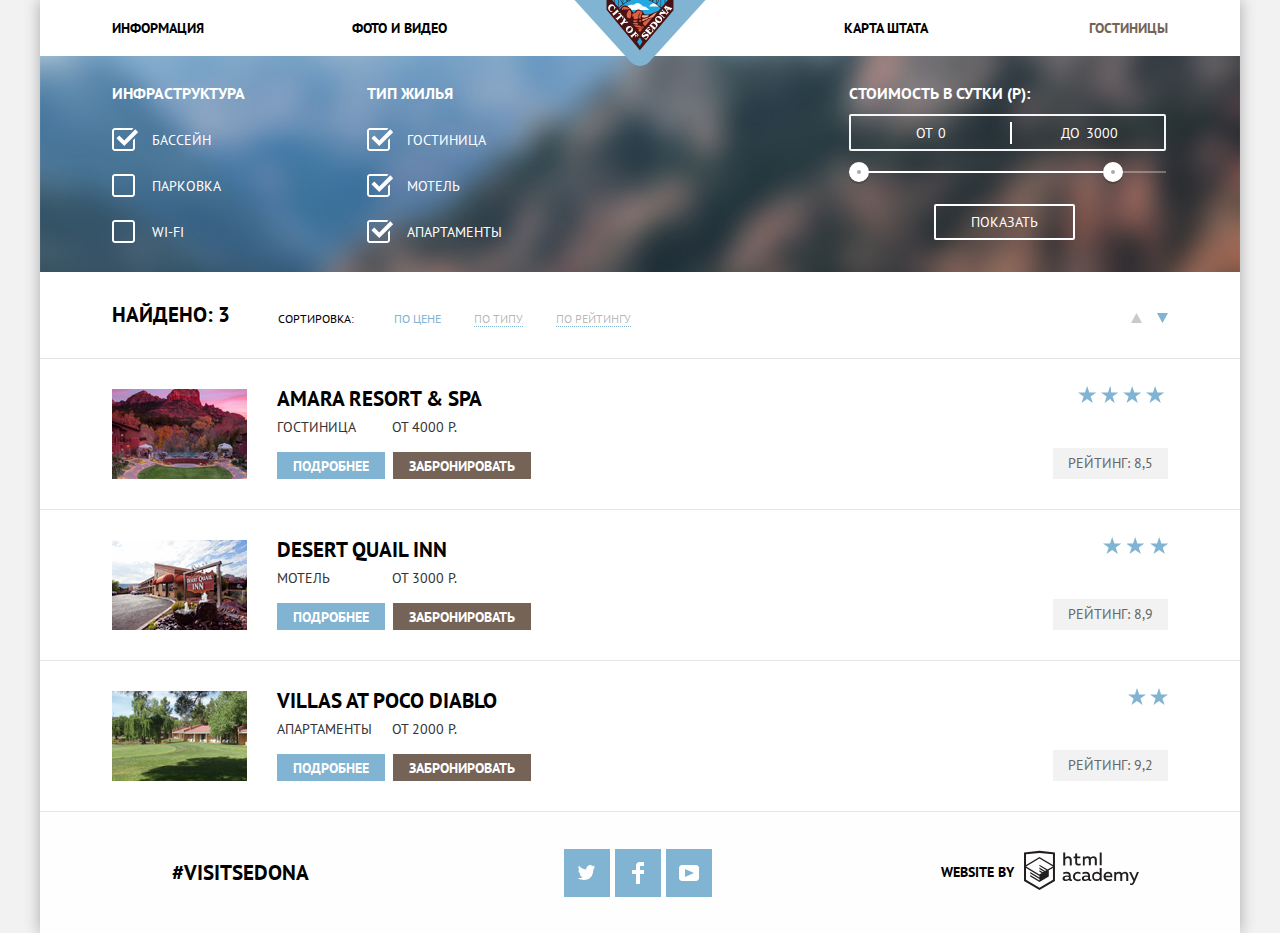
==== commit 55a04161: "20. Основное задание: завершаем вёрстку личного проекта." ====
--- a/hotels.html
+++ b/hotels.html
@@ -10,7 +10,7 @@
   <body>
     <div class="container">
       <header class="main-header">
-        <a class="main-header-logo">
+        <a href="index.html" class="main-header-logo">
           <img src="img/svg/logo-sedona.svg" width="140" height="71" alt="Логотип города Седона">
         </a>
       <nav class="main-navigation">
@@ -39,7 +39,7 @@
                   </li>
                   <li>
                     <input type="checkbox" class="visually-hidden" name="wi-fi" id="wi-fi">
-                    <label for="wi-fi"class="hotel-filter-checkbox">Wi-Fi</label>
+                    <label for="wi-fi" class="hotel-filter-checkbox">Wi-Fi</label>
                   </li>
                 </ul>
               </fieldset>
@@ -62,9 +62,21 @@
               </fieldset>
             <fieldset class="hotels-cost-per-day">
               <legend>Стоимость в сутки (Р):</legend>
-              <input type="text" class="hotel-cost-input" placeholder="0" pattern="[0-9]">
-              <input type="text" class="hotel-cost-input" placeholder="3000" pattern="[0-9]">
-              <input type="range" class="hotel-filter-range visually-hidden" name="hotel-filter-cost" min="0" max="5000" step="500">
+              <div class="hotels-cost-controls">
+                <label class="min-cost">от
+                  <input type="text" name="min-cost" id="min-cost" value="0" pattern="[0-9]">
+                </label>
+                <label class="max-cost">до
+                  <input type="text" name="max-cost" id="max-cost" value="3000" pattern="[0-9]">
+                </label>
+              </div>
+              <div class="hotels-range-controls">
+                <div class="scale">
+                  <div class="bar"></div>
+                </div>
+                  <div class="range-toggle range-toggle-min"></div>
+                  <div class="range-toggle range-toggle-max"></div>
+              </div>
               <button class="hotel-filter-button" type="submit">Показать</button>
             </fieldset>
           </form>
@@ -93,7 +105,7 @@
               </span>
             </a>
           </div>
-          <div class="hotels-block">
+          <div class="inner-content">
           <div class="hotels-item">
             <div class="hotels-image-wrapper">
               <img src ="img/jpg/amara-resort.jpg" width="135" height="90" alt="Гостиница Amara Resort &#38; SPA">
--- a/css/style.css
+++ b/css/style.css
@@ -394,8 +394,12 @@
   height: 275px;
 }
 
-.hotel-search-form div {
-  text-align: left;
+.hotel-search-form label {
+  width: 112px;
+}
+
+.hotel-search-form label[for="children-guests"] {
+  padding-left: 49px;
 }
 
 .search-form-wrapper {
@@ -502,14 +506,43 @@
   left: 76px;
 }
 
-.hotel-guest-number:hover {
-  color: #000000;
+.guest-minus::before,
+.guest-plus::before {
+  content: "";
+  width: 12px;
+  height: 3px;
+  position: absolute;
+  z-index: 3;
+  top: 17px;
+  left: 11px;
+  background-color: #a9a9a9;
+}
+
+.guest-plus::after {
+  content: "";
+  width: 12px;
+  height: 3px;
+  position: absolute;
+  z-index: 3;
+  top: 17px;
+  left: 11px;
+  transform: rotate(90deg);
+  background-color: #a9a9a9;
 }
 
 .hotel-guest-number:focus,
 .hotel-guest-number:active {
-  color: #81b3d2;
   outline: none;
+}
+
+.hotel-guest-number:hover::before,
+.hotel-guest-number:hover::after {
+  background-color: #000000;
+}
+
+.hotel-guest-number:focus::before,
+.hotel-guest-number:focus::after {
+  background-color: #80b2d3;
 }
 
 .hotel-search-form button[type="submit"] {
@@ -677,7 +710,7 @@
   display: flex;
   padding-left: 72px;
   padding-right: 72px;
-  padding-top: 25px;
+  padding-top: 27px;
 
   background-image: url(../img/jpg/filter-background.jpg);
   background-color: #8695a0;
@@ -690,6 +723,7 @@
 
 .hotel-filter-form fieldset {
   border: none;
+  padding-bottom: 2px;
 }
 
 .hotel-filter-form legend {
@@ -701,11 +735,12 @@
 .hotels-infrastructure,
 .hotels-accomodation-type {
   width: 140px;
-  margin-left: 30px;
+  margin-left: 0px;
+  padding-left: 0px;
 }
 
 .hotels-infrastructure {
-  margin-right: 71px;
+  margin-right: 111px;
 }
 
 .hotels-accomodation-type {
@@ -713,13 +748,14 @@
 }
 
 .hotels-cost-per-day {
-  width: 320px;
+  width: 325px;
+  padding-right: 0;
 }
 
 .hotels-checkbox-wrapper {
   list-style: none;
   margin: 0;
-  margin-top: 20px;
+  margin-top: 23px;
   padding: 0;
 }
 
@@ -727,23 +763,119 @@
   margin-bottom: 30px;
 }
 
-.hotel-filter-form label {
+.hotel-filter-checkbox {
   position: relative;
-}
-
-.hotel-filter-form label::before {
+  padding-left: 40px;
+}
+
+.hotel-filter-checkbox::before {
   content: "";
   position: absolute;
   top: -3px;
-  left: -40px;
+  left: 0px;
   width: 27px;
   height: 23px;
   background-image: url(../img/svg/checkbox-off.svg);
   background-repeat: no-repeat;
 }
 
-.hotel-filter-form input:checked + label::before {
+.hotel-filter-form input:checked + .hotel-filter-checkbox::before {
   background-image: url(../img/svg/checkbox-on.svg);
+}
+
+.hotels-cost-controls {
+  display: flex;
+  position: relative;
+  margin-top: 5px;
+  width: 317px;
+  min-height: 37px;
+  border: 2px solid #f6f6f6;
+  border-radius: 2px;
+}
+
+.hotels-cost-controls label {
+  padding-left: 65px;
+  padding-top: 8px;
+}
+
+.hotels-cost-controls input[type="text"] {
+  width: 60px;
+  color: #ffffff;
+  background: none;
+  border: none;
+}
+
+.hotels-cost-controls::after {
+  content: "";
+  width: 2px;
+  height: 22px;
+  position: absolute;
+  right: 152px;
+  top: 6px;
+  background-color: #ffffff;
+}
+
+.hotels-range-controls {
+  position: relative;
+  width: 317px;
+  min-height: 23px;
+  margin-top: 20px;
+}
+
+.hotels-range-controls .scale {
+  width: 317px;
+  height: 2px;
+  background: rgba(255, 255, 255, 0.3);
+}
+
+.hotels-range-controls .bar {
+  width: 80%;
+  height: 2px;
+  background: #ffffff;
+}
+
+.range-toggle {
+  box-sizing: content-box;
+  position: absolute;
+  top: -9px;
+  width: 4px;
+  height: 4px;
+  background-color: #ababab;
+  border: 8px solid #ffffff;
+  border-radius: 50%;
+  box-shadow: 0 2px 1px 0 rgba(0, 1, 1, 0.2);
+  cursor: pointer;
+}
+
+.range-toggle-min {
+  left: 0;
+}
+
+.range-toggle-max {
+  left: 80%;
+}
+
+.range-toggle:hover {
+  background-color: #1c4f80;
+}
+
+.hotel-filter-button {
+  margin-left: 85px;
+  margin-top: 10px;
+  padding: 6px 35px;
+  font-size: 14px;
+  line-height: 20px;
+  color: #ffffff;
+  text-transform: uppercase;
+  background-color: transparent;
+  border: 2px solid #ffffff;
+  border-radius: 2px;
+  cursor: pointer;
+}
+
+.hotel-filter-button:hover {
+  color: #000000;
+  background: #ffffff;
 }
 
 .hotel-sorting {
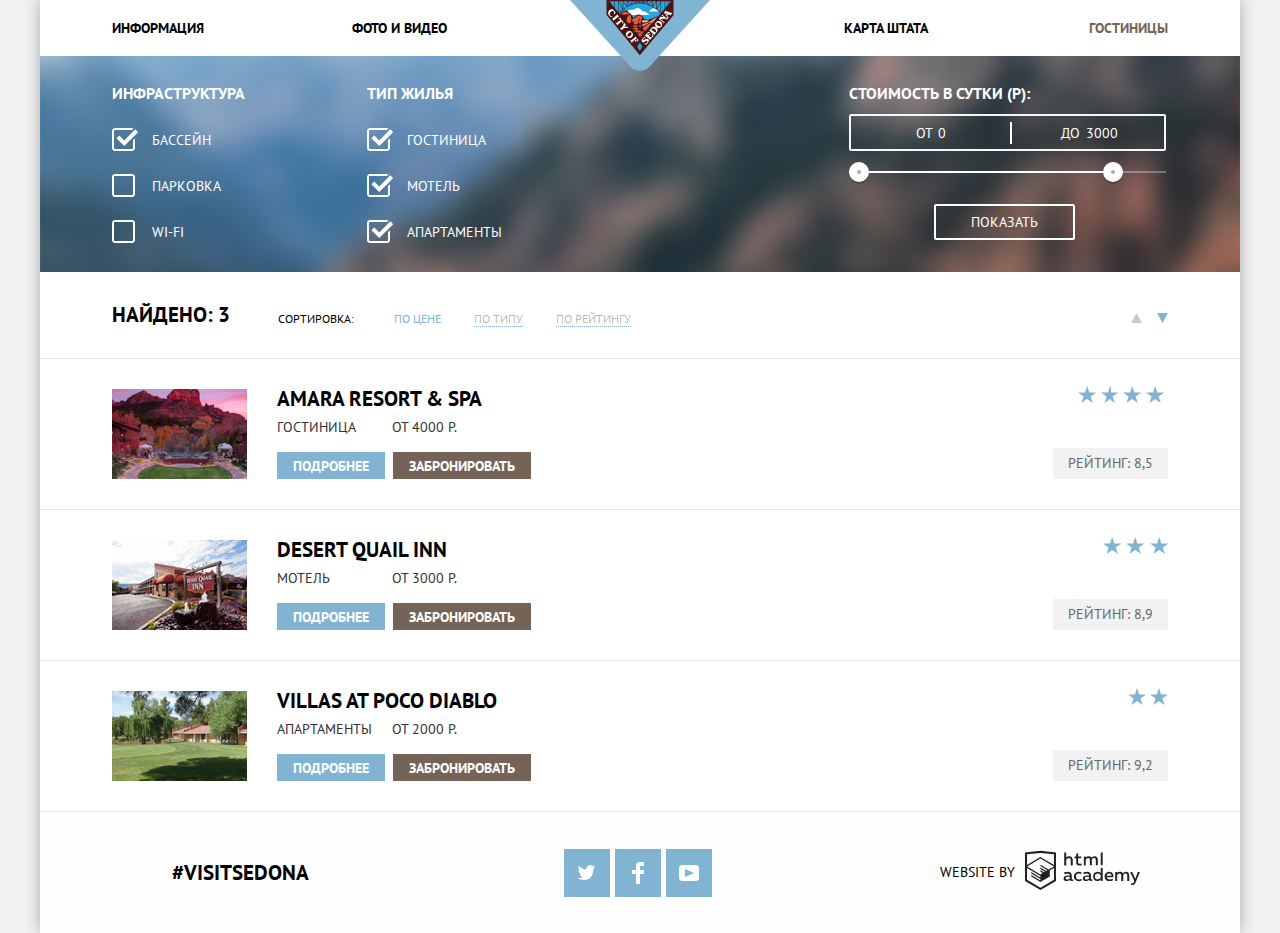
==== commit 606a8120: "Вносит правки по заданию №20" ====
--- a/hotels.html
+++ b/hotels.html
@@ -182,7 +182,7 @@
         </div>
         <div class="footer-wrapper">
           <p class="footer-copyright">
-            <b>Website by</b>
+            <span>Website by</span>
             <a href="https://htmlacademy.ru/intensive/htmlcss" class="academy-logo">
               <svg id="Layer_1" data-name="Layer 1" xmlns="http://www.w3.org/2000/svg" viewBox="0 0 108.08 36.85">
                 <title>logo-htmlacademy-small1</title>
--- a/css/style.css
+++ b/css/style.css
@@ -11,15 +11,12 @@
 body {
   margin: 0;
   padding: 0;
-
   font-family: "PT Sans", Arial, sans-serif;
   font-size: 14px;
   font-weight: 400;
   color: #000000;
   text-transform: uppercase;
-
   background-color: #f2f2f2;
-
 }
 
 a {
@@ -38,14 +35,12 @@
 .main-header-logo {
   position: absolute;
   right: 530px;
-  top: -5px;
 }
 
 .container {
   width: 1200px;
   margin: 0 auto;
   box-shadow: 0px 0px 15px 0px rgba(0, 0, 0, 0.3);
-
   background-color: #ffffff;
 }
 
@@ -54,7 +49,6 @@
   font-weight: 700;
   line-height: 26px;
   color: #000000;
-
   background-color: #ffffff;
 }
 
@@ -121,14 +115,13 @@
 }
 
 .intro {
- min-height: 510px;
- text-align: center;
- padding-top: 80px;
-
- background-color: #8695a0;
- background-image: url(../img/svg/intro-mask.svg), url(../img/jpg/sedona-overview.jpg);
- background-position: left 50% bottom, 0px -56px;
- background-repeat: no-repeat;
+  min-height: 510px;
+  text-align: center;
+  padding-top: 80px;
+  background-color: #8695a0;
+  background-image: url(../img/svg/intro-mask.svg), url(../img/jpg/sedona-overview.jpg);
+  background-position: left 50% bottom, 0px -56px;
+  background-repeat: no-repeat;
 }
 
 .slogan {
@@ -149,14 +142,13 @@
 .advantages-list {
   display: flex;
   flex-wrap: wrap;
-
   margin: 0;
   margin-top: 50px;
   padding: 0;
 }
 
 .advantages-item:nth-child(1),
-.advantages-item:nth-child(2){
+.advantages-item:nth-child(2) {
   display: flex;
   flex-wrap: wrap;
 }
@@ -242,10 +234,8 @@
 
 .advantages-sublist {
   display: flex;
-
   padding: 0;
   list-style: none;
-
   background-color: #ffffff;
 }
 
@@ -314,7 +304,6 @@
   width: 400px;
   min-height: 260px;
   padding-top: 45px;
-
   background-color: #eeeeee;
 }
 
@@ -358,7 +347,6 @@
   text-transform: uppercase;
   padding: 31px 140px;
   margin-top: 35px;
-
   background-color: #766357;
   border: none;
 }
@@ -369,9 +357,9 @@
 
 .search-open-button:focus,
 .search-open-button:active {
- color: rgba(255, 255, 255, 0.3);
- background-color: #503e33;
- outline: none;
+  color: rgba(255, 255, 255, 0.3);
+  background-color: #503e33;
+  outline: none;
 }
 
 .modal-search-form {
@@ -509,7 +497,7 @@
 .guest-minus::before,
 .guest-plus::before {
   content: "";
-  width: 12px;
+  width: 11px;
   height: 3px;
   position: absolute;
   z-index: 3;
@@ -520,7 +508,7 @@
 
 .guest-plus::after {
   content: "";
-  width: 12px;
+  width: 11px;
   height: 3px;
   position: absolute;
   z-index: 3;
@@ -548,11 +536,11 @@
 .hotel-search-form button[type="submit"] {
   padding-left: 197px;
   padding-right: 197px;
-  padding-top:17px;
+  padding-top: 17px;
   padding-bottom: 17px;
   margin-top: 55px;
-  font-size:21px;
-  line-height:26px;
+  font-size: 21px;
+  line-height: 26px;
   font-weight: 700;
   text-transform: uppercase;
   color: white;
@@ -584,7 +572,6 @@
   align-items: center;
   padding-top: 24px;
   padding-bottom: 24px;
-
   background-color: rgba(254, 254, 254, 0.9);
 }
 
@@ -684,7 +671,7 @@
   align-items: center;
 }
 
-.footer-copyright b {
+.footer-copyright span {
   margin-right: 10px;
 }
 
@@ -703,7 +690,6 @@
 }
 
 /* Стили для внутренней страницы - начало */
-
 .hotel-filter-form {
   width: 1200px;
   min-height: 215px;
@@ -711,7 +697,6 @@
   padding-left: 72px;
   padding-right: 72px;
   padding-top: 27px;
-
   background-image: url(../img/jpg/filter-background.jpg);
   background-color: #8695a0;
   background-position: center -60px;
@@ -779,7 +764,7 @@
   background-repeat: no-repeat;
 }
 
-.hotel-filter-form input:checked + .hotel-filter-checkbox::before {
+.hotel-filter-form input:checked+.hotel-filter-checkbox::before {
   background-image: url(../img/svg/checkbox-on.svg);
 }
 
@@ -856,7 +841,7 @@
 }
 
 .range-toggle:hover {
-  background-color: #1c4f80;
+  transform: scale(1.1);
 }
 
 .hotel-filter-button {
@@ -888,7 +873,7 @@
   padding-top: 30px;
   padding-bottom: 30px;
   font-size: 12px;
-  line-height:18px;
+  line-height: 18px;
 }
 
 .sorting-found-counter {
@@ -937,7 +922,7 @@
 }
 
 .hotel-sorting-button path:hover {
- fill: #000000;
+  fill: #000000;
 }
 
 .hotel-sorting-button path:focus,
@@ -1021,7 +1006,6 @@
   padding-top: 6px;
   padding-bottom: 5px;
   margin-right: 8px;
-
   background-color: #81b3d2;
 }
 
@@ -1043,7 +1027,6 @@
   padding-right: 16px;
   padding-top: 6px;
   padding-bottom: 5px;
-
   background-color: #766357;
 }
 
@@ -1059,10 +1042,10 @@
 }
 
 .hotels-rating-stars {
- height: 17px;
- background-image: url(../img/svg/star.svg);
- background-repeat: space;
- margin-bottom: 45px;
+  height: 17px;
+  background-image: url(../img/svg/star.svg);
+  background-repeat: space;
+  margin-bottom: 45px;
 }
 
 .rating-amara-resort {
@@ -1089,7 +1072,6 @@
   padding-top: 5px;
   padding-bottom: 5px;
   margin: 0;
-
   background-color: #f2f2f2;
 }
 
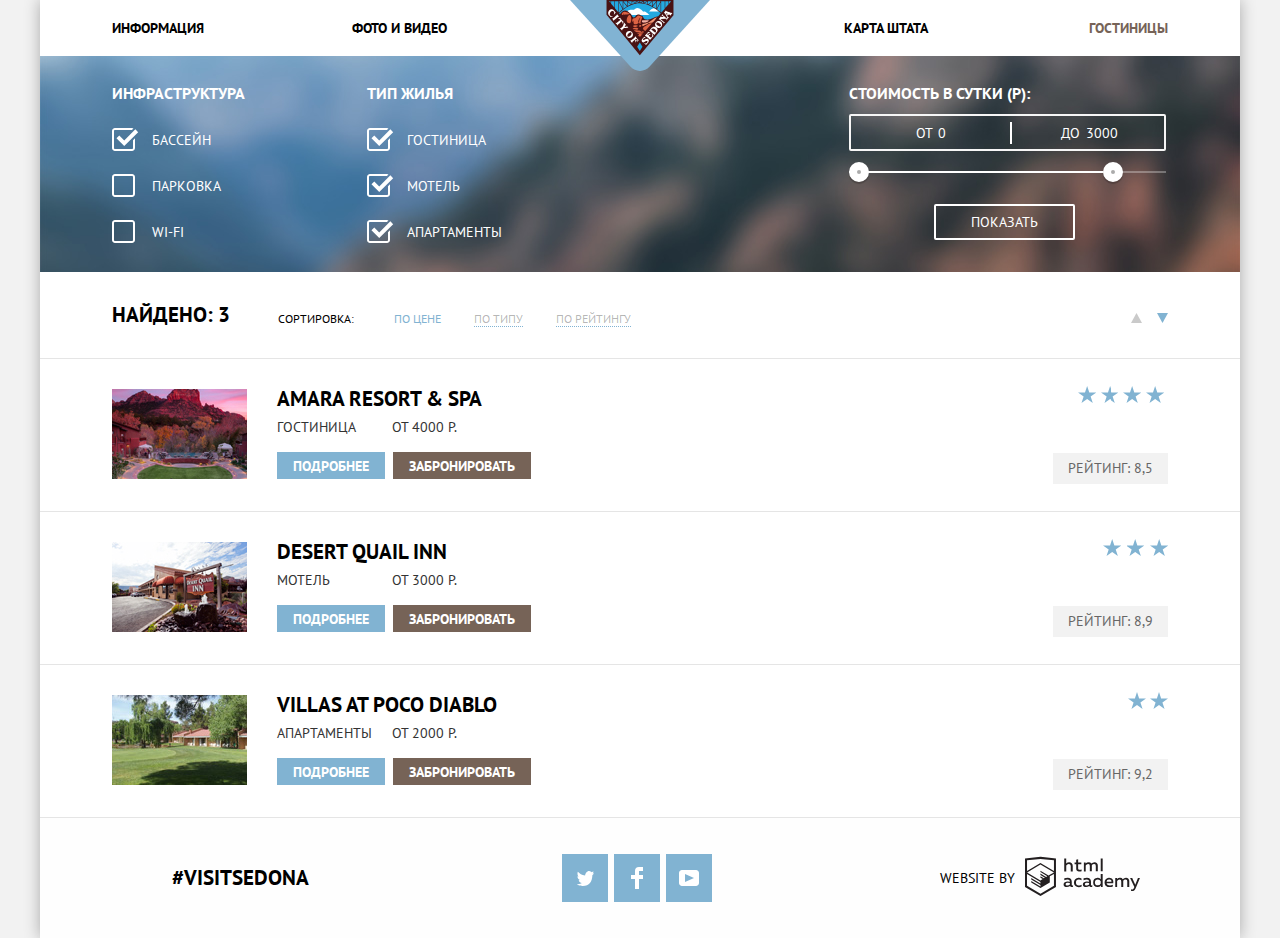
==== commit 3aec894b: "Вносит первые правки по результатам проверки" ====
--- a/hotels.html
+++ b/hotels.html
@@ -1,18 +1,20 @@
 <!DOCTYPE html>
 <html lang="ru">
-  <head>
-    <meta charset="utf-8">
-    <title>HTML Academy: Седона</title>
-    <link href="https://fonts.googleapis.com/css?family=PT+Sans:400,700&amp;subset=latin,cyrillic" rel="stylesheet">
-    <link href="css/normalize.css" rel="stylesheet">
-    <link href="css/style.css" rel="stylesheet">
-  </head>
-  <body>
-    <div class="container">
-      <header class="main-header">
-        <a href="index.html" class="main-header-logo">
-          <img src="img/svg/logo-sedona.svg" width="140" height="71" alt="Логотип города Седона">
-        </a>
+
+<head>
+  <meta charset="utf-8">
+  <title>HTML Academy: Седона</title>
+  <link href="https://fonts.googleapis.com/css?family=PT+Sans:400,700&amp;subset=latin,cyrillic" rel="stylesheet">
+  <link href="css/normalize.css" rel="stylesheet">
+  <link href="css/style.css" rel="stylesheet">
+</head>
+
+<body>
+  <div class="container">
+    <header class="main-header">
+      <a href="index.html" class="main-header-logo">
+        <img src="img/svg/logo-sedona.svg" width="140" height="71" alt="Логотип города Седона">
+      </a>
       <nav class="main-navigation">
         <ul class="site-navigation">
           <li><a href="#">Информация</a></li>
@@ -22,96 +24,96 @@
         </ul>
       </nav>
     </header>
-      <main>
-        <h1 class="visually-hidden">Выбор гостиницы в Седоне</h1>
-        <section class="hotels">
-          <form class="hotel-filter-form" action="https://echo.htmlacademy.ru" method="get">
-              <fieldset class="hotels-infrastructure">
-                <legend>Инфраструктура</legend>
-                <ul class="hotels-checkbox-wrapper">
-                  <li>
-                    <input type="checkbox" class="visually-hidden" name="pool" id="pool" checked>
-                    <label for="pool" class="hotel-filter-checkbox">Бассейн</label>
-                  </li>
-                  <li>
-                    <input type="checkbox" class="visually-hidden" name="parking" id="parking">
-                    <label for="parking" class="hotel-filter-checkbox">Парковка</label>
-                  </li>
-                  <li>
-                    <input type="checkbox" class="visually-hidden" name="wi-fi" id="wi-fi">
-                    <label for="wi-fi" class="hotel-filter-checkbox">Wi-Fi</label>
-                  </li>
-                </ul>
-              </fieldset>
-              <fieldset class="hotels-accomodation-type">
-                <legend>Тип жилья</legend>
-                <ul class="hotels-checkbox-wrapper">
-                  <li>
-                    <input type="checkbox" class="visually-hidden" name="hotel" id="hotel" checked>
-                    <label for="hotel" class="hotel-filter-checkbox">Гостиница</label>
-                  </li>
-                  <li>
-                    <input type="checkbox" class="visually-hidden" name="motel" id="motel" checked>
-                    <label for="motel" class="hotel-filter-checkbox">Мотель</label>
-                  </li>
-                  <li>
-                    <input type="checkbox" class="visually-hidden" name="apartments" id="apartments" checked>
-                    <label for="apartments" class="hotel-filter-checkbox">Апартаменты</label>
-                  </li>
-                </ul>
-              </fieldset>
-            <fieldset class="hotels-cost-per-day">
-              <legend>Стоимость в сутки (Р):</legend>
-              <div class="hotels-cost-controls">
-                <label class="min-cost">от
-                  <input type="text" name="min-cost" id="min-cost" value="0" pattern="[0-9]">
-                </label>
-                <label class="max-cost">до
-                  <input type="text" name="max-cost" id="max-cost" value="3000" pattern="[0-9]">
-                </label>
-              </div>
-              <div class="hotels-range-controls">
-                <div class="scale">
-                  <div class="bar"></div>
-                </div>
-                  <div class="range-toggle range-toggle-min"></div>
-                  <div class="range-toggle range-toggle-max"></div>
-              </div>
-              <button class="hotel-filter-button" type="submit">Показать</button>
-            </fieldset>
-          </form>
-          <div class="hotel-sorting">
-            <span class="sorting-found-counter">Найдено: 3</span>
-            <span class="sorting-label">Сортировка:</span>
-            <div class="sorting-toggle-wrapper">
-              <a href="#" class="hotel-sorting-toggle current">По цене</a>
-              <a href="#" class="hotel-sorting-toggle">По типу</a>
-              <a href="#" class="hotel-sorting-toggle">По рейтингу</a>
-            </div>
-            <a class="hotel-sorting-button sort-ascending">
-              <svg xmlns="http://www.w3.org/2000/svg" width="11" height="10" viewBox="0 0 11 10">
-                <path fill="#cacaca" d="M5.5 0L0 10h11z"/>
-              </svg>
-              <span class="visually-hidden">
-                По возрастанию
-              </span>
-            </a>
-            <a class="hotel-sorting-button sort-descending current">
-              <svg xmlns="http://www.w3.org/2000/svg" width="11" height="10" viewBox="0 0 11 10">
-                <path fill="#cacaca" d="M5.5 10L0 0h11"/>
-              </svg>
-              <span class="visually-hidden">
-                По убыванию
-              </span>
-            </a>
-          </div>
-          <div class="inner-content">
+    <main>
+      <h1 class="visually-hidden">Выбор гостиницы в Седоне</h1>
+      <section class="hotels">
+        <form class="hotel-filter-form" action="https://echo.htmlacademy.ru" method="get">
+          <fieldset class="hotels-infrastructure">
+            <legend>Инфраструктура</legend>
+            <ul class="hotels-checkbox-wrapper">
+              <li>
+                <input type="checkbox" class="visually-hidden" name="pool" id="pool" checked>
+                <label for="pool" class="hotel-filter-checkbox">Бассейн</label>
+              </li>
+              <li>
+                <input type="checkbox" class="visually-hidden" name="parking" id="parking">
+                <label for="parking" class="hotel-filter-checkbox">Парковка</label>
+              </li>
+              <li>
+                <input type="checkbox" class="visually-hidden" name="wi-fi" id="wi-fi">
+                <label for="wi-fi" class="hotel-filter-checkbox">Wi-Fi</label>
+              </li>
+            </ul>
+          </fieldset>
+          <fieldset class="hotels-accomodation-type">
+            <legend>Тип жилья</legend>
+            <ul class="hotels-checkbox-wrapper">
+              <li>
+                <input type="checkbox" class="visually-hidden" name="hotel" id="hotel" checked>
+                <label for="hotel" class="hotel-filter-checkbox">Гостиница</label>
+              </li>
+              <li>
+                <input type="checkbox" class="visually-hidden" name="motel" id="motel" checked>
+                <label for="motel" class="hotel-filter-checkbox">Мотель</label>
+              </li>
+              <li>
+                <input type="checkbox" class="visually-hidden" name="apartments" id="apartments" checked>
+                <label for="apartments" class="hotel-filter-checkbox">Апартаменты</label>
+              </li>
+            </ul>
+          </fieldset>
+          <fieldset class="hotels-cost-per-day">
+            <legend>Стоимость в сутки (Р):</legend>
+            <div class="hotels-cost-controls">
+              <label class="min-cost">от
+                <input type="text" name="min-cost" id="min-cost" value="0" pattern="^[ 0-9]+$">
+              </label>
+              <label class="max-cost">до
+                <input type="text" name="max-cost" id="max-cost" value="3000" pattern="^[ 0-9]+$">
+              </label>
+            </div>
+            <div class="hotels-range-controls">
+              <div class="scale">
+                <div class="bar"></div>
+              </div>
+              <div class="range-toggle range-toggle-min"></div>
+              <div class="range-toggle range-toggle-max"></div>
+            </div>
+            <button class="hotel-filter-button" type="submit">Показать</button>
+          </fieldset>
+        </form>
+        <div class="hotel-sorting">
+          <span class="sorting-found-counter">Найдено: 3</span>
+          <span class="sorting-label">Сортировка:</span>
+          <div class="sorting-toggle-wrapper">
+            <a href="#" class="hotel-sorting-toggle current">По цене</a>
+            <a href="#" class="hotel-sorting-toggle">По типу</a>
+            <a href="#" class="hotel-sorting-toggle">По рейтингу</a>
+          </div>
+          <a class="hotel-sorting-button sort-ascending">
+            <svg xmlns="http://www.w3.org/2000/svg" width="11" height="10" viewBox="0 0 11 10">
+              <path fill="#cacaca" d="M5.5 0L0 10h11z" />
+            </svg>
+            <span class="visually-hidden">
+              По возрастанию
+            </span>
+          </a>
+          <a class="hotel-sorting-button sort-descending current">
+            <svg xmlns="http://www.w3.org/2000/svg" width="11" height="10" viewBox="0 0 11 10">
+              <path fill="#cacaca" d="M5.5 10L0 0h11" />
+            </svg>
+            <span class="visually-hidden">
+              По убыванию
+            </span>
+          </a>
+        </div>
+        <div class="inner-content">
           <div class="hotels-item">
             <div class="hotels-image-wrapper">
-              <img src ="img/jpg/amara-resort.jpg" width="135" height="90" alt="Гостиница Amara Resort &#38; SPA">
+              <img src="img/jpg/amara-resort.jpg" width="135" height="90" alt="Гостиница Amara Resort &#38; SPA">
             </div>
             <div class="hotels-wrapper">
-            <h2><a href="#" class="hotels-title-link">Amara Resort &#38; Spa</a></h2>
+              <h2><a href="#" class="hotels-title-link">Amara Resort &#38; Spa</a></h2>
               <div class="hotels-info-wrapper">
                 <span class="hotels-type">Гостиница</span>
                 <span class="hotels-price">от 4000 р.</span>
@@ -128,27 +130,27 @@
           </div>
           <div class="hotels-item">
             <div class="hotels-image-wrapper">
-              <img src ="img/jpg/desert-quail-inn.jpg" width="135" height="90" alt="Мотель Desert Quail Inn">
+              <img src="img/jpg/desert-quail-inn.jpg" width="135" height="90" alt="Мотель Desert Quail Inn">
             </div>
             <div class="hotels-wrapper">
               <h2><a href="#" class="hotels-title-link">Desert Quail Inn</a></h2>
-                <div class="hotels-info-wrapper">
-                  <span class="hotels-type">Мотель</span>
-                  <span class="hotels-price">от 3000 р.</span>
-                </div>
-                <div class="hotels-link-wrapper">
-                  <a href="#" class="hotels-more">Подробнее</a>
-                  <a href="#" class="hotels-book">Забронировать</a>
-                </div>
-              </div>
-              <div class="hotels-rating-wrapper">
-                <div class="hotels-rating-stars rating-desert-quail-inn"></div>
-                <p class="hotels-rating">Рейтинг: 8,9</p>
-              </div>
+              <div class="hotels-info-wrapper">
+                <span class="hotels-type">Мотель</span>
+                <span class="hotels-price">от 3000 р.</span>
+              </div>
+              <div class="hotels-link-wrapper">
+                <a href="#" class="hotels-more">Подробнее</a>
+                <a href="#" class="hotels-book">Забронировать</a>
+              </div>
+            </div>
+            <div class="hotels-rating-wrapper">
+              <div class="hotels-rating-stars rating-desert-quail-inn"></div>
+              <p class="hotels-rating">Рейтинг: 8,9</p>
+            </div>
           </div>
           <div class="hotels-item">
             <div class="hotels-image-wrapper">
-              <img src ="img/jpg/villas-at-poco-diablo.jpg" width="135" height="90" alt="Апартаменты Villas At Poco Diablo">
+              <img src="img/jpg/villas-at-poco-diablo.jpg" width="135" height="90" alt="Апартаменты Villas At Poco Diablo">
             </div>
             <div class="hotels-wrapper">
               <h2><a href="#" class="hotels-title-link">Villas at Poco Diablo</a></h2>
@@ -167,31 +169,33 @@
             </div>
           </div>
         </div>
-        </section>
-      </main>
-      <footer class="main-footer">
-        <div class="footer-wrapper">
-          <a href="https://www.instagram.com/explore/tags/visitsedona/"  class="hashtag-link">#visitsedona</a>
-        </div>
-        <div class="footer-wrapper">
-          <ul class="footer-social">
-            <li><a class="social-button social-button-twitter" href="#"><span class="visually-hidden">Твиттер</span></a></li>
-            <li><a class="social-button social-button-facebook" href="#"><span class="visually-hidden">Фейсбук</span></a></li>
-            <li><a class="social-button social-button-youtube" href="#"><span class="visually-hidden">YouTube</span></a></li>
-          </ul>
-        </div>
-        <div class="footer-wrapper">
-          <p class="footer-copyright">
-            <span>Website by</span>
-            <a href="https://htmlacademy.ru/intensive/htmlcss" class="academy-logo">
-              <svg id="Layer_1" data-name="Layer 1" xmlns="http://www.w3.org/2000/svg" viewBox="0 0 108.08 36.85">
-                <title>logo-htmlacademy-small1</title>
-                <path d="M44.61,26.88a2,2,0,0,0,.55-0.1v1.33a3.25,3.25,0,0,1-1.18.21,1.67,1.67,0,0,1-1.67-1,4.84,4.84,0,0,1-3.14,1.08c-1.51,0-2.91-.83-2.91-2.55,0-2.13,2-2.79,3.71-2.79a11.08,11.08,0,0,1,2.17.25v-0.3c0-1-.76-1.77-2.19-1.77a7.42,7.42,0,0,0-3,.64v-1.7a10.21,10.21,0,0,1,3.19-.55c2.36,0,3.81,1.12,3.81,3.65v3a0.54,0.54,0,0,0,.49.59h0.17Zm-6.44-1.13A1.35,1.35,0,0,0,39.63,27h0.11a3.39,3.39,0,0,0,2.41-1V24.58a9.72,9.72,0,0,0-1.81-.21c-1,0-2.16.33-2.16,1.38h0Zm12.36-6.11a5,5,0,0,1,2.57.64V22a4.08,4.08,0,0,0-2.3-.7,2.75,2.75,0,1,0,0,5.49,5,5,0,0,0,2.43-.64v1.71a6.27,6.27,0,0,1-2.76.57A4.21,4.21,0,0,1,46,24.51q0-.21,0-0.41a4.32,4.32,0,0,1,4.18-4.46h0.38Zm12.17,7.24a2,2,0,0,0,.55-0.1v1.33a3.25,3.25,0,0,1-1.18.21,1.67,1.67,0,0,1-1.67-1,4.84,4.84,0,0,1-3.14,1.08c-1.51,0-2.91-.83-2.91-2.55,0-2.13,2-2.79,3.71-2.79a11.08,11.08,0,0,1,2.17.25v-0.3c0-1-.76-1.77-2.19-1.77a7.42,7.42,0,0,0-3,.64v-1.7a10.21,10.21,0,0,1,3.19-.55c2.36,0,3.81,1.12,3.81,3.65v3a0.54,0.54,0,0,0,.49.59h0.17Zm-6.44-1.13A1.35,1.35,0,0,0,57.73,27h0.11a3.39,3.39,0,0,0,2.41-1V24.58a9.72,9.72,0,0,0-1.81-.21c-1.06,0-2.16.33-2.16,1.38h0ZM73,16V28.2H71.35V26.88a3.88,3.88,0,0,1-3.19,1.54,4.4,4.4,0,0,1,0-8.78,3.81,3.81,0,0,1,3,1.3V16H73Zm-4.53,5.22a2.76,2.76,0,1,0,0,5.52A2.86,2.86,0,0,0,71.15,25V23A2.91,2.91,0,0,0,68.49,21.27ZM79,19.64c3.31,0,4.46,2.68,3.92,5.09H76.7c0.21,1.5,1.67,2.11,3.19,2.11a6.11,6.11,0,0,0,2.64-.59v1.6a7.14,7.14,0,0,1-3,.57C77,28.42,74.78,27,74.78,24a4.18,4.18,0,0,1,4-4.39H79Zm0.09,1.54a2.28,2.28,0,0,0-2.44,2.1v0.06H81.3A2,2,0,0,0,79.13,21.18Zm5.73,7V19.87h1.65v1a3.81,3.81,0,0,1,2.78-1.27A2.86,2.86,0,0,1,91.89,21a4.12,4.12,0,0,1,2.91-1.33A3.06,3.06,0,0,1,98,23V28.2h-1.9V23.05a1.59,1.59,0,0,0-1.42-1.75H94.42a2.8,2.8,0,0,0-2.07,1.12V28.2h-1.9V23.05A1.59,1.59,0,0,0,89,21.31H88.8a3,3,0,0,0-2.21,1.29v5.63H84.86Zm21.31-8.33h1.9l-3.91,9.46c-0.9,2.17-2.09,2.86-3.35,2.86a4.76,4.76,0,0,1-1.1-.14V30.46a2.86,2.86,0,0,0,.85.12c0.9,0,1.58-.64,2.07-1.9l0.17-.42-4-8.4h2l2.86,6.29ZM38.73,1.46V6.22a3.81,3.81,0,0,1,2.7-1.14,3.25,3.25,0,0,1,3.44,3.4v5.15H43V8.72a1.81,1.81,0,0,0-1.61-2h-0.3a2.93,2.93,0,0,0-2.32,1.39v5.52h-1.9V1.46h1.9ZM49.94,2.31v3h3V6.91h-3v3.81c0,1.1.5,1.46,1.58,1.46a4.49,4.49,0,0,0,1.69-.33v1.6A6.8,6.8,0,0,1,51,13.8a2.55,2.55,0,0,1-2.86-2.74V6.89H46.58V5.26h1.5V2.74Zm5.4,11.31V5.28H57v1A3.81,3.81,0,0,1,59.77,5a2.86,2.86,0,0,1,2.6,1.33A4.12,4.12,0,0,1,65.28,5,3.06,3.06,0,0,1,68.44,8.4v5.21h-1.9V8.46a1.59,1.59,0,0,0-1.42-1.75H64.89a2.8,2.8,0,0,0-2.07,1.12v5.78h-1.9V8.46A1.59,1.59,0,0,0,59.5,6.71H59.27A3,3,0,0,0,57.06,8v5.63H55.34ZM71.17,1.45H73V13.6H71.17V1.45ZM14.71,0H14.55L0,1.54V28.21l14.55,8.66,14.55-8.66V1.54Zm12.5,27.1L14.55,34.64,1.9,27.12V16.18l12.59,7.5V25L5.86,19.9v1.31l8.68,5.21v1.39L5.87,22.65V24l8.68,5.21,8.75-5.24V18.31L27.2,16V27.12Zm0-12.53-3.48,2-1.6,1L14.51,13v1.31L21,18.23H21l-0.14.09-1,.54-5.37-3.2V17l4.24,2.52-1,.67-3.2-1.9v1.31l2.1,1.24L14.5,22.1,2,14.65,14.51,7.11Zm0-1.32L14.49,5.76,1.91,13.25v-10L14.56,1.92,27.21,3.25v10h0Z" transform="translate(0 -0.02)" fill="#231f20"/>
-              </svg>
-            </a>
-          </p>
-        </div>
-      </footer>
-    </div>
-  </body>
+      </section>
+    </main>
+    <footer class="main-footer">
+      <div class="footer-wrapper">
+        <a href="https://www.instagram.com/explore/tags/visitsedona/" class="hashtag-link">#visitsedona</a>
+      </div>
+      <div class="footer-wrapper">
+        <ul class="footer-social">
+          <li><a class="social-button social-button-twitter" href="#"><span class="visually-hidden">Твиттер</span></a></li>
+          <li><a class="social-button social-button-facebook" href="#"><span class="visually-hidden">Фейсбук</span></a></li>
+          <li><a class="social-button social-button-youtube" href="#"><span class="visually-hidden">YouTube</span></a></li>
+        </ul>
+      </div>
+      <div class="footer-wrapper">
+        <p class="footer-copyright">
+          <span>Website by</span>
+          <a href="https://htmlacademy.ru/intensive/htmlcss" class="academy-logo">
+            <svg id="Layer_1" data-name="Layer 1" xmlns="http://www.w3.org/2000/svg" viewBox="0 0 108.08 36.85">
+              <title>logo-htmlacademy-small1</title>
+              <path d="M44.61,26.88a2,2,0,0,0,.55-0.1v1.33a3.25,3.25,0,0,1-1.18.21,1.67,1.67,0,0,1-1.67-1,4.84,4.84,0,0,1-3.14,1.08c-1.51,0-2.91-.83-2.91-2.55,0-2.13,2-2.79,3.71-2.79a11.08,11.08,0,0,1,2.17.25v-0.3c0-1-.76-1.77-2.19-1.77a7.42,7.42,0,0,0-3,.64v-1.7a10.21,10.21,0,0,1,3.19-.55c2.36,0,3.81,1.12,3.81,3.65v3a0.54,0.54,0,0,0,.49.59h0.17Zm-6.44-1.13A1.35,1.35,0,0,0,39.63,27h0.11a3.39,3.39,0,0,0,2.41-1V24.58a9.72,9.72,0,0,0-1.81-.21c-1,0-2.16.33-2.16,1.38h0Zm12.36-6.11a5,5,0,0,1,2.57.64V22a4.08,4.08,0,0,0-2.3-.7,2.75,2.75,0,1,0,0,5.49,5,5,0,0,0,2.43-.64v1.71a6.27,6.27,0,0,1-2.76.57A4.21,4.21,0,0,1,46,24.51q0-.21,0-0.41a4.32,4.32,0,0,1,4.18-4.46h0.38Zm12.17,7.24a2,2,0,0,0,.55-0.1v1.33a3.25,3.25,0,0,1-1.18.21,1.67,1.67,0,0,1-1.67-1,4.84,4.84,0,0,1-3.14,1.08c-1.51,0-2.91-.83-2.91-2.55,0-2.13,2-2.79,3.71-2.79a11.08,11.08,0,0,1,2.17.25v-0.3c0-1-.76-1.77-2.19-1.77a7.42,7.42,0,0,0-3,.64v-1.7a10.21,10.21,0,0,1,3.19-.55c2.36,0,3.81,1.12,3.81,3.65v3a0.54,0.54,0,0,0,.49.59h0.17Zm-6.44-1.13A1.35,1.35,0,0,0,57.73,27h0.11a3.39,3.39,0,0,0,2.41-1V24.58a9.72,9.72,0,0,0-1.81-.21c-1.06,0-2.16.33-2.16,1.38h0ZM73,16V28.2H71.35V26.88a3.88,3.88,0,0,1-3.19,1.54,4.4,4.4,0,0,1,0-8.78,3.81,3.81,0,0,1,3,1.3V16H73Zm-4.53,5.22a2.76,2.76,0,1,0,0,5.52A2.86,2.86,0,0,0,71.15,25V23A2.91,2.91,0,0,0,68.49,21.27ZM79,19.64c3.31,0,4.46,2.68,3.92,5.09H76.7c0.21,1.5,1.67,2.11,3.19,2.11a6.11,6.11,0,0,0,2.64-.59v1.6a7.14,7.14,0,0,1-3,.57C77,28.42,74.78,27,74.78,24a4.18,4.18,0,0,1,4-4.39H79Zm0.09,1.54a2.28,2.28,0,0,0-2.44,2.1v0.06H81.3A2,2,0,0,0,79.13,21.18Zm5.73,7V19.87h1.65v1a3.81,3.81,0,0,1,2.78-1.27A2.86,2.86,0,0,1,91.89,21a4.12,4.12,0,0,1,2.91-1.33A3.06,3.06,0,0,1,98,23V28.2h-1.9V23.05a1.59,1.59,0,0,0-1.42-1.75H94.42a2.8,2.8,0,0,0-2.07,1.12V28.2h-1.9V23.05A1.59,1.59,0,0,0,89,21.31H88.8a3,3,0,0,0-2.21,1.29v5.63H84.86Zm21.31-8.33h1.9l-3.91,9.46c-0.9,2.17-2.09,2.86-3.35,2.86a4.76,4.76,0,0,1-1.1-.14V30.46a2.86,2.86,0,0,0,.85.12c0.9,0,1.58-.64,2.07-1.9l0.17-.42-4-8.4h2l2.86,6.29ZM38.73,1.46V6.22a3.81,3.81,0,0,1,2.7-1.14,3.25,3.25,0,0,1,3.44,3.4v5.15H43V8.72a1.81,1.81,0,0,0-1.61-2h-0.3a2.93,2.93,0,0,0-2.32,1.39v5.52h-1.9V1.46h1.9ZM49.94,2.31v3h3V6.91h-3v3.81c0,1.1.5,1.46,1.58,1.46a4.49,4.49,0,0,0,1.69-.33v1.6A6.8,6.8,0,0,1,51,13.8a2.55,2.55,0,0,1-2.86-2.74V6.89H46.58V5.26h1.5V2.74Zm5.4,11.31V5.28H57v1A3.81,3.81,0,0,1,59.77,5a2.86,2.86,0,0,1,2.6,1.33A4.12,4.12,0,0,1,65.28,5,3.06,3.06,0,0,1,68.44,8.4v5.21h-1.9V8.46a1.59,1.59,0,0,0-1.42-1.75H64.89a2.8,2.8,0,0,0-2.07,1.12v5.78h-1.9V8.46A1.59,1.59,0,0,0,59.5,6.71H59.27A3,3,0,0,0,57.06,8v5.63H55.34ZM71.17,1.45H73V13.6H71.17V1.45ZM14.71,0H14.55L0,1.54V28.21l14.55,8.66,14.55-8.66V1.54Zm12.5,27.1L14.55,34.64,1.9,27.12V16.18l12.59,7.5V25L5.86,19.9v1.31l8.68,5.21v1.39L5.87,22.65V24l8.68,5.21,8.75-5.24V18.31L27.2,16V27.12Zm0-12.53-3.48,2-1.6,1L14.51,13v1.31L21,18.23H21l-0.14.09-1,.54-5.37-3.2V17l4.24,2.52-1,.67-3.2-1.9v1.31l2.1,1.24L14.5,22.1,2,14.65,14.51,7.11Zm0-1.32L14.49,5.76,1.91,13.25v-10L14.56,1.92,27.21,3.25v10h0Z"
+                transform="translate(0 -0.02)" fill="#231f20" />
+            </svg>
+          </a>
+        </p>
+      </div>
+    </footer>
+  </div>
+</body>
+
 </html>
--- a/css/style.css
+++ b/css/style.css
@@ -1,11 +1,13 @@
 *,
 *::before,
 *::after {
-  box-sizing: inherit;
+  -webkit-box-sizing: inherit;
+          box-sizing: inherit;
 }
 
 html {
-  box-sizing: border-box;
+  -webkit-box-sizing: border-box;
+          box-sizing: border-box;
 }
 
 body {
@@ -40,7 +42,8 @@
 .container {
   width: 1200px;
   margin: 0 auto;
-  box-shadow: 0px 0px 15px 0px rgba(0, 0, 0, 0.3);
+  -webkit-box-shadow: 0px 0px 15px 0px rgba(0, 0, 0, 0.3);
+          box-shadow: 0px 0px 15px 0px rgba(0, 0, 0, 0.3);
   background-color: #ffffff;
 }
 
@@ -53,9 +56,12 @@
 }
 
 .site-navigation {
+  display: -webkit-box;
+  display: -ms-flexbox;
   display: flex;
   margin: 0;
   padding-left: 0;
+  list-style: none;
 }
 
 .site-navigation li {
@@ -124,6 +130,10 @@
   background-repeat: no-repeat;
 }
 
+.intro img {
+  margin-top: -4px;
+}
+
 .slogan {
   font-weight: 700;
   font-size: 21px;
@@ -136,21 +146,27 @@
 }
 
 .advantages h2 {
-  padding-top: 10px;
+  padding-top: 6px;
 }
 
 .advantages-list {
-  display: flex;
-  flex-wrap: wrap;
+  display: -webkit-box;
+  display: -ms-flexbox;
+  display: flex;
+  -ms-flex-wrap: wrap;
+      flex-wrap: wrap;
   margin: 0;
-  margin-top: 50px;
+  margin-top: 52px;
   padding: 0;
 }
 
 .advantages-item:nth-child(1),
 .advantages-item:nth-child(2) {
-  display: flex;
-  flex-wrap: wrap;
+  display: -webkit-box;
+  display: -ms-flexbox;
+  display: flex;
+  -ms-flex-wrap: wrap;
+      flex-wrap: wrap;
 }
 
 .advantages-content-wrapper {
@@ -229,10 +245,12 @@
   padding-left: 65px;
   padding-right: 65px;
   padding-top: 10px;
-  margin-top: 10px;
+  margin-top: 12px;
 }
 
 .advantages-sublist {
+  display: -webkit-box;
+  display: -ms-flexbox;
   display: flex;
   padding: 0;
   list-style: none;
@@ -240,6 +258,7 @@
 }
 
 .sublist-item p {
+  margin-top: 25px;
   color: #333333;
 }
 
@@ -302,7 +321,7 @@
 
 .advantage-grey {
   width: 400px;
-  min-height: 260px;
+  min-height: 257px;
   padding-top: 45px;
   background-color: #eeeeee;
 }
@@ -326,7 +345,7 @@
   display: block;
   font-size: 30px;
   line-height: 36px;
-  padding-top: 45px;
+  padding-top: 50px;
 }
 
 .search-form p {
@@ -374,7 +393,8 @@
   line-height: 26px;
   text-align: left;
   background-color: white;
-  box-shadow: 0px 0px 15px 0px rgba(0, 0, 0, 0.3);
+  -webkit-box-shadow: 0px 0px 15px 0px rgba(0, 0, 0, 0.3);
+          box-shadow: 0px 0px 15px 0px rgba(0, 0, 0, 0.3);
 }
 
 .hotel-search-form {
@@ -392,9 +412,15 @@
 
 .search-form-wrapper {
   position: relative;
-  display: flex;
-  align-items: center;
-  justify-content: space-between;
+  display: -webkit-box;
+  display: -ms-flexbox;
+  display: flex;
+  -webkit-box-align: center;
+      -ms-flex-align: center;
+          align-items: center;
+  -webkit-box-pack: justify;
+      -ms-flex-pack: justify;
+          justify-content: space-between;
 }
 
 .date-wrapper {
@@ -514,7 +540,9 @@
   z-index: 3;
   top: 17px;
   left: 11px;
-  transform: rotate(90deg);
+  -webkit-transform: rotate(90deg);
+      -ms-transform: rotate(90deg);
+          transform: rotate(90deg);
   background-color: #a9a9a9;
 }
 
@@ -538,7 +566,7 @@
   padding-right: 197px;
   padding-top: 17px;
   padding-bottom: 17px;
-  margin-top: 55px;
+  margin-top: 53px;
   font-size: 21px;
   line-height: 26px;
   font-weight: 700;
@@ -563,13 +591,18 @@
   position: relative;
   width: 1200px;
   min-height: 475px;
+  background-color: #dce3c7;
   background-image: url(../img/jpg/map.jpg);
 }
 
 .main-footer {
+  display: -webkit-box;
+  display: -ms-flexbox;
   display: flex;
   min-height: 120px;
-  align-items: center;
+  -webkit-box-align: center;
+      -ms-flex-align: center;
+          align-items: center;
   padding-top: 24px;
   padding-bottom: 24px;
   background-color: rgba(254, 254, 254, 0.9);
@@ -588,8 +621,12 @@
 }
 
 .footer-social {
-  display: flex;
-  justify-content: center;
+  display: -webkit-box;
+  display: -ms-flexbox;
+  display: flex;
+  -webkit-box-pack: center;
+      -ms-flex-pack: center;
+          justify-content: center;
   list-style: none;
   margin: 0;
   padding: 0;
@@ -602,7 +639,7 @@
   background-color: #81b3d2;
   width: 46px;
   height: 48px;
-  margin-right: 5px;
+  margin-right: 6px;
 }
 
 .social-button-twitter::before {
@@ -666,9 +703,15 @@
 }
 
 .footer-copyright {
-  display: flex;
-  justify-content: center;
-  align-items: center;
+  display: -webkit-box;
+  display: -ms-flexbox;
+  display: flex;
+  -webkit-box-pack: center;
+      -ms-flex-pack: center;
+          justify-content: center;
+  -webkit-box-align: center;
+      -ms-flex-align: center;
+          align-items: center;
 }
 
 .footer-copyright span {
@@ -693,6 +736,8 @@
 .hotel-filter-form {
   width: 1200px;
   min-height: 215px;
+  display: -webkit-box;
+  display: -ms-flexbox;
   display: flex;
   padding-left: 72px;
   padding-right: 72px;
@@ -768,7 +813,18 @@
   background-image: url(../img/svg/checkbox-on.svg);
 }
 
+.hotel-filter-form input:disabled+.hotel-filter-checkbox::before {
+  background-image: url(../img/svg/checkbox-off-disabled.svg);
+}
+
+.hotel-filter-form input:checked:disabled+.hotel-filter-checkbox::before {
+  background-image: url(../img/svg/checkbox-on-disabled.svg);
+}
+
+
 .hotels-cost-controls {
+  display: -webkit-box;
+  display: -ms-flexbox;
   display: flex;
   position: relative;
   margin-top: 5px;
@@ -820,7 +876,8 @@
 }
 
 .range-toggle {
-  box-sizing: content-box;
+  -webkit-box-sizing: content-box;
+          box-sizing: content-box;
   position: absolute;
   top: -9px;
   width: 4px;
@@ -828,7 +885,8 @@
   background-color: #ababab;
   border: 8px solid #ffffff;
   border-radius: 50%;
-  box-shadow: 0 2px 1px 0 rgba(0, 1, 1, 0.2);
+  -webkit-box-shadow: 0 2px 1px 0 rgba(0, 1, 1, 0.2);
+          box-shadow: 0 2px 1px 0 rgba(0, 1, 1, 0.2);
   cursor: pointer;
 }
 
@@ -841,7 +899,9 @@
 }
 
 .range-toggle:hover {
-  transform: scale(1.1);
+  -webkit-transform: scale(1.1);
+      -ms-transform: scale(1.1);
+          transform: scale(1.1);
 }
 
 .hotel-filter-button {
@@ -864,8 +924,12 @@
 }
 
 .hotel-sorting {
-  display: flex;
-  align-items: flex-end;
+  display: -webkit-box;
+  display: -ms-flexbox;
+  display: flex;
+  -webkit-box-align: end;
+      -ms-flex-align: end;
+          align-items: flex-end;
   width: 1200px;
   min-height: 85px;
   padding-left: 72px;
@@ -943,6 +1007,8 @@
 }
 
 .hotels-item {
+  display: -webkit-box;
+  display: -ms-flexbox;
   display: flex;
   padding-left: 72px;
   padding-right: 72px;
@@ -974,13 +1040,19 @@
 }
 
 .hotels-info-wrapper {
+  display: -webkit-box;
+  display: -ms-flexbox;
   display: flex;
   margin-bottom: 14px;
 }
 
 .hotels-link-wrapper {
-  display: flex;
-  align-items: flex-start;
+  display: -webkit-box;
+  display: -ms-flexbox;
+  display: flex;
+  -webkit-box-align: start;
+      -ms-flex-align: start;
+          align-items: flex-start;
 }
 
 .hotels-type {
@@ -1045,7 +1117,7 @@
   height: 17px;
   background-image: url(../img/svg/star.svg);
   background-repeat: space;
-  margin-bottom: 45px;
+  margin-bottom: 50px;
 }
 
 .rating-amara-resort {
@@ -1085,7 +1157,8 @@
   border: 0;
   padding: 0;
   white-space: nowrap;
-  clip-path: inset(100%);
+  -webkit-clip-path: inset(100%);
+          clip-path: inset(100%);
   clip: rect(0 0 0 0);
   overflow: hidden;
 }
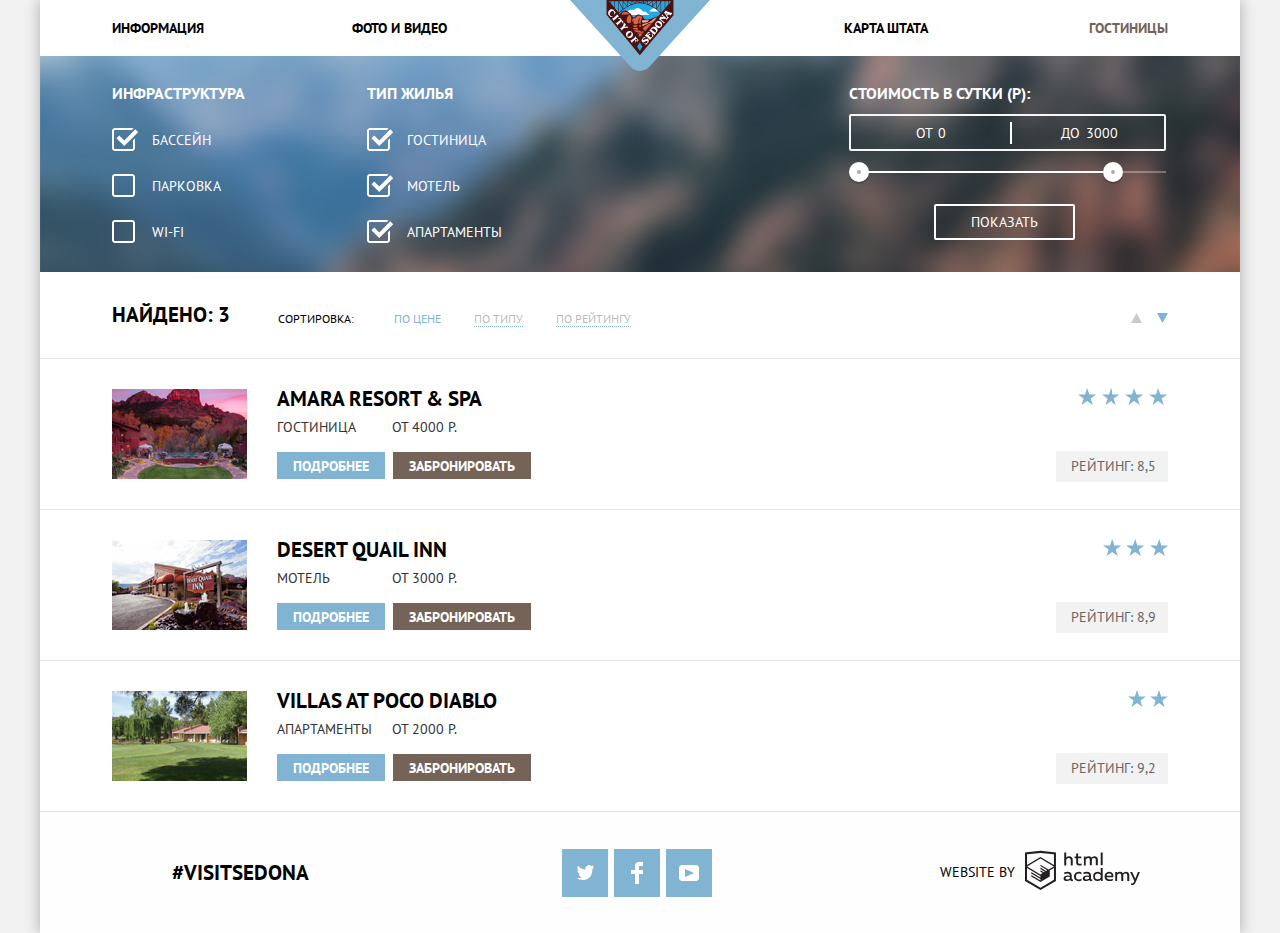
==== commit e8ed1987: "Финальные правки перед защитой (попытка №2)" ====
--- a/hotels.html
+++ b/hotels.html
@@ -6,7 +6,7 @@
   <title>HTML Academy: Седона</title>
   <link href="https://fonts.googleapis.com/css?family=PT+Sans:400,700&amp;subset=latin,cyrillic" rel="stylesheet">
   <link href="css/normalize.css" rel="stylesheet">
-  <link href="css/style.css" rel="stylesheet">
+  <link href="css/style.min.css" rel="stylesheet">
 </head>
 
 <body>
--- a/css/style.min.css
+++ b/css/style.min.css
@@ -0,0 +1 @@
+.main-navigation,body{font-size:14px;color:#000}.advantages-list,.site-navigation{display:-webkit-box;display:-ms-flexbox}.hotels-title-link,.main-navigation a,body{color:#000}.main-navigation,.slogan{line-height:26px;font-weight:700}*,::after,::before{-webkit-box-sizing:inherit;box-sizing:inherit}html{-webkit-box-sizing:border-box;box-sizing:border-box}body{margin:0;padding:0;font-family:"PT Sans",Arial,sans-serif;font-weight:400;text-transform:uppercase;background-color:#f2f2f2}a{text-decoration:none}img{max-width:100%;height:auto}.main-header{position:relative}.main-header-logo{position:absolute;right:530px}.container{width:1200px;margin:0 auto;-webkit-box-shadow:0 0 15px 0 rgba(0,0,0,.3);box-shadow:0 0 15px 0 rgba(0,0,0,.3);background-color:#fff}.main-navigation{background-color:#fff}.site-navigation{display:flex;margin:0;padding-left:0;list-style:none}.site-navigation li:nth-child(2),.slogan{margin-right:auto}.site-navigation li:nth-child(1),.site-navigation li:nth-child(2){padding-left:72px;text-align:left}.site-navigation li{width:240px}.site-navigation li:nth-child(3),.site-navigation li:nth-child(4){padding-right:72px;text-align:right}.advantages h2,.advantages-item,.intro,.search-form,.search-form p,.slogan{text-align:center}.main-navigation li{padding-top:15px;padding-bottom:15px}.hotels-title-link:hover,.main-navigation a:hover{color:#81b3d2}.hotels-title-link:active,.hotels-title-link:focus,.main-navigation a:active,.main-navigation a:focus{color:rgba(0,0,0,.3)}.main-navigation a.current{color:#766357}.main-navigation a.current:active,.main-navigation a.current:focus{color:rgba(0,0,0,.3)}.intro{min-height:510px;padding-top:80px;background-color:#8695a0;background-image:url(../img/svg/intro-mask.svg),url(../img/jpg/sedona-overview.jpg);background-position:left 50% bottom,0 -56px;background-repeat:no-repeat}.intro img{margin-top:-4px}.slogan{font-size:21px;width:440px;padding-top:38px;margin-left:auto}.advantages h2{padding-top:6px;font-weight:400;font-size:14px;color:#333;line-height:26px}.advantages-item h3,.sublist-item h4{font-size:21px;line-height:21px}.advantages-list{display:flex;-ms-flex-wrap:wrap;flex-wrap:wrap;margin:52px 0 0;padding:0}.advantages-item:nth-child(1),.advantages-item:nth-child(2){display:-webkit-box;display:-ms-flexbox;display:flex;-ms-flex-wrap:wrap;flex-wrap:wrap}.advantages-content-wrapper{width:400px;text-align:center}.advantages-content-wrapper h3{padding-left:100px;padding-right:100px;padding-top:25px}.advantages-number{display:block;padding-top:5px}.advantages-content-wrapper p{padding-left:45px;padding-right:45px;margin-top:20px}.advantages-image-wrapper{width:800px}.advantages-image-wrapper img{vertical-align:bottom}.advantages ul{list-style:none}.advantages-item{line-height:21px}.advantages-item p,.advantages-item span{color:#333}.advantage-blue{background-color:#81b3d2}.advantage-blue h3,.advantage-blue p,.advantage-blue span{color:#fff}.advantage-grey h3{margin:0;padding-left:130px;padding-right:130px}.advantage-grey span{padding-top:25px}.advantage-grey p{padding-left:65px;padding-right:65px;padding-top:10px;margin-top:12px}.advantages-sublist{display:-webkit-box;display:-ms-flexbox;display:flex;padding:0;list-style:none;background-color:#fff}.sublist-item p{margin-top:25px;color:#333}.sublist-item{width:400px;min-height:330px;color:#000}.sublist-item h4{position:relative;margin-top:0;padding-top:160px;margin-bottom:22px}.sublist-item-accomodation h4::before,.sublist-item-food h4::before,.sublist-item-souvenirs h4::before{content:"";position:absolute;bottom:50px;left:165px}.sublist-item-accomodation p{padding-left:72px;padding-right:72px}.sublist-item-food p,.sublist-item-souvenirs p{padding-left:50px;padding-right:50px}.sublist-item-accomodation h4::before{width:75px;height:72px;background-image:url(../img/svg/icon-1.svg)}.sublist-item-food h4::before{width:74px;height:70px;background-image:url(../img/svg/icon-3.svg)}.sublist-item-souvenirs h4::before{width:64px;height:76px;background-image:url(../img/svg/icon-2.svg)}.advantage-grey{width:400px;min-height:257px;padding-top:45px;background-color:#eee}.search-form b{display:block;font-size:30px;line-height:36px;padding-top:50px}.search-form p{color:#333;line-height:24px;padding-top:10px;margin-bottom:10px}.search-open-button{display:inline-block;position:relative;z-index:2;font-size:21px;font-weight:700;line-height:24px;color:#fff;text-transform:uppercase;padding:31px 140px;margin-top:35px;background-color:#766357;border:none}.hashtag-link,.hotel-guest-number,.modal-search-form{line-height:26px;font-weight:700}.search-open-button:hover{background-color:#604e43}.search-open-button:active,.search-open-button:focus{color:rgba(255,255,255,.3);background-color:#503e33;outline:0}.modal-search-form{width:570px;min-height:395px;padding:55px;position:absolute;z-index:1;right:315px;font-size:14px;text-align:left;background-color:#fff;-webkit-box-shadow:0 0 15px 0 rgba(0,0,0,.3);box-shadow:0 0 15px 0 rgba(0,0,0,.3)}.hotel-search-form{width:460px;height:275px}.hotel-search-form label{width:112px}.hotel-search-form label[for=children-guests]{padding-left:49px}.search-form-wrapper{position:relative;display:-webkit-box;display:-ms-flexbox;display:flex;-webkit-box-align:center;-ms-flex-align:center;align-items:center;-webkit-box-pack:justify;-ms-flex-pack:justify;justify-content:space-between}.date-wrapper{margin-bottom:30px}.num-field-wrapper{width:114px;position:relative}.hotel-search-form input[type=text]{background-color:#f2f2f2;border:3px solid transparent}.hotel-search-form input[type=text]:hover{background-color:#ebebeb}.hotel-search-form input[type=text]:active,.hotel-search-form input[type=text]:focus{background-color:#fff;border:3px solid #e5e5e5;outline:0}.hotel-search-form input[name=arrival-date],.hotel-search-form input[name=departure-date]{width:346px;font-weight:700;text-transform:uppercase;padding:8px 12px}.hotel-search-form .calendar-button{position:absolute;left:422px;top:1px;width:38px;height:38px;margin:0;border:none;background-color:transparent}.hotel-search-form .calendar-button:active,.hotel-search-form .calendar-button:focus{outline:0}.hotel-search-form .calendar-button path{fill:#cacaca}.hotel-search-form .calendar-button:hover path{fill:#000}.academy-logo:hover path,.hotel-search-form .calendar-button:active path,.hotel-search-form .calendar-button:focus path{fill:#81b3d2}.hotel-search-form input[name=children-guests],.hotel-search-form input[name=adult-guests]{width:114px;position:relative;z-index:1;font-weight:700;text-transform:uppercase;text-align:center;padding:8px 45px}.hotel-guest-number{width:38px;height:38px;position:absolute;z-index:2;color:#a9a9a9;font-size:14px;background-color:#f2f2f2;border:none}.guest-plus{top:0;left:76px}.guest-minus::before,.guest-plus::after,.guest-plus::before{content:"";width:11px;height:3px;position:absolute;z-index:3;top:17px;left:11px;background-color:#a9a9a9}.guest-plus::after{-webkit-transform:rotate(90deg);-ms-transform:rotate(90deg);transform:rotate(90deg)}.footer-layered,.map,.social-button{position:relative}.hotel-guest-number:active,.hotel-guest-number:focus{outline:0}.hotel-guest-number:hover::after,.hotel-guest-number:hover::before{background-color:#000}.hotel-guest-number:focus::after,.hotel-guest-number:focus::before{background-color:#80b2d3}.hotel-search-form button[type=submit]{margin-top:53px;font-size:21px;line-height:26px;font-weight:700;text-transform:uppercase;color:#fff;background-color:#81b3d2;border:none;padding:17px 197px}.hotel-search-form button[type=submit]:hover{background-color:#669ec0}.hotel-search-form button[type=submit]:active,.hotel-search-form button[type=submit]:focus{background-color:#5496bd;color:rgba(255,255,255,.3);outline:0}.map{width:1200px;min-height:475px;background-color:#dce3c7;background-image:url(../img/jpg/map.jpg)}.interactive-map{border:0}.main-footer{display:-webkit-box;display:-ms-flexbox;display:flex;min-height:120px;-webkit-box-align:center;-ms-flex-align:center;align-items:center;padding-top:24px;padding-bottom:24px;background-color:rgba(254,254,254,.9)}.footer-layered{padding-top:18px;z-index:1;margin-top:-120px}.footer-wrapper{width:400px;text-align:center}.hashtag-link{color:#000;font-size:21px}.footer-social{display:-webkit-box;display:-ms-flexbox;display:flex;-webkit-box-pack:center;-ms-flex-pack:center;justify-content:center;list-style:none;margin:0;padding:0;width:400px}.social-button{display:block;background-color:#81b3d2;width:46px;height:48px;margin-right:6px}.footer-copyright,.hotel-filter-form{display:-webkit-box;display:-ms-flexbox}.social-button-facebook::before,.social-button-twitter::before,.social-button-youtube::before{position:absolute;top:0;bottom:0;right:0;margin:auto;background-position:50% 50%;background-repeat:no-repeat;content:"";left:0}.social-button-twitter::before{width:17px;height:15px;background-image:url(../img/svg/twitter.svg)}.social-button-facebook::before{width:12px;height:22px;background-image:url(../img/svg/fb-icon.svg)}.social-button-youtube::before{width:20px;height:16px;background-image:url(../img/svg/youtube.svg)}.social-button:hover{background-color:#669ec0}.social-button:active,.social-button:focus{background-color:#5496bd}.social-button-facebook:active::before,.social-button-twitter:active::before,.social-button-youtube:active::before{opacity:.3}.footer-copyright{display:flex;-webkit-box-pack:center;-ms-flex-pack:center;justify-content:center;-webkit-box-align:center;-ms-flex-align:center;align-items:center}.footer-copyright span{margin-right:10px}.academy-logo svg{width:115px;height:41px}.academy-logo:active path,.academy-logo:focus path{fill:#bdbbbc}.hotel-filter-form{width:1200px;min-height:215px;display:flex;padding-left:72px;padding-right:72px;padding-top:27px;background-image:url(../img/jpg/filter-background.jpg);background-color:#8695a0;background-position:center -60px;color:#fff}.hotel-sorting,.hotels-cost-controls{display:-webkit-box;display:-ms-flexbox}.hotel-filter-form fieldset{border:none;padding-bottom:2px}.hotel-filter-form legend{font-weight:700;font-size:16px;line-height:21px}.hotels-accomodation-type,.hotels-infrastructure{width:140px;margin-left:0;padding-left:0}.hotels-infrastructure{margin-right:111px}.hotels-accomodation-type{margin-right:auto}.hotels-cost-per-day{width:325px;padding-right:0}.hotels-checkbox-wrapper{list-style:none;margin:23px 0 0;padding:0}.hotels-checkbox-wrapper li{margin-bottom:30px}.hotel-filter-checkbox{position:relative;padding-left:40px}.hotel-filter-checkbox::before{content:"";position:absolute;top:-3px;left:0;width:27px;height:23px;background-image:url(../img/svg/checkbox-off.svg);background-repeat:no-repeat}.hotel-filter-form input:checked+.hotel-filter-checkbox::before{background-image:url(../img/svg/checkbox-on.svg)}.hotel-filter-form input:disabled+.hotel-filter-checkbox::before{background-image:url(../img/svg/checkbox-off-disabled.svg)}.hotel-filter-form input:checked:disabled+.hotel-filter-checkbox::before{background-image:url(../img/svg/checkbox-on-disabled.svg)}.hotels-cost-controls{display:flex;position:relative;margin-top:5px;width:317px;min-height:37px;border:2px solid #f6f6f6;border-radius:2px}.hotels-cost-controls label{padding-left:65px;padding-top:8px}.hotels-cost-controls input[type=text]{width:60px;color:#fff;background:0 0;border:none}.hotels-cost-controls::after{content:"";width:2px;height:22px;position:absolute;right:152px;top:6px;background-color:#fff}.hotels-range-controls{position:relative;width:317px;min-height:23px;margin-top:20px}.hotels-range-controls .scale{width:317px;height:2px;background:rgba(255,255,255,.3)}.hotels-range-controls .bar{width:80%;height:2px;background:#fff}.range-toggle{-webkit-box-sizing:content-box;box-sizing:content-box;position:absolute;top:-9px;width:4px;height:4px;background-color:#ababab;border:8px solid #fff;border-radius:50%;-webkit-box-shadow:0 2px 1px 0 rgba(0,1,1,.2);box-shadow:0 2px 1px 0 rgba(0,1,1,.2);cursor:pointer}.range-toggle-min{left:0}.range-toggle-max{left:80%}.range-toggle:hover{-webkit-transform:scale(1.1);-ms-transform:scale(1.1);transform:scale(1.1)}.hotel-filter-button{margin-left:85px;margin-top:10px;padding:6px 35px;font-size:14px;line-height:20px;color:#fff;text-transform:uppercase;background-color:transparent;border:2px solid #fff;border-radius:2px;cursor:pointer}.hotel-filter-button:hover{color:#000;background:#fff}.hotel-sorting{display:flex;-webkit-box-align:end;-ms-flex-align:end;align-items:flex-end;width:1200px;min-height:85px;font-size:12px;line-height:18px;padding:30px 72px}.hotels-info-wrapper,.hotels-item{display:-webkit-box;display:-ms-flexbox}.sorting-found-counter{font-weight:700;font-size:21px;line-height:26px;margin-right:48px}.sorting-label{margin-right:40px}.hotel-sorting-toggle{color:rgba(0,0,0,.3);border-bottom:1px dotted #81b3d2;margin-left:30px}.hotel-sorting-toggle:first-child{margin-left:0}.hotel-sorting-toggle:hover{color:#81b3d2}.hotel-sorting-toggle:active,.hotel-sorting-toggle:focus{color:#000;border:none}.hotel-sorting-toggle.current{color:#81b3d2;border:none}.hotel-sorting-toggle.current:active{color:#000;border:none}.sorting-toggle-wrapper{margin-right:auto}.hotel-sorting-button path:hover{fill:#000}.current path,.current:hover path,.hotel-sorting-button path:active,.hotel-sorting-button path:focus{fill:#81b3d2}.sort-ascending{margin-right:15px}.hotels-item{display:flex;-webkit-box-align:start;-ms-flex-align:start;align-items:flex-start;border-top:solid 1px #e5e5e5;padding:27px 72px}.hotels-item:last-child{border-bottom:solid 1px #e5e5e5}.hotels-image-wrapper{padding-right:30px;padding-top:3px}.hotels-book,.hotels-more{font-weight:700;padding:6px 16px 5px}.hotels-item h2{font-size:21px;font-weight:700;line-height:26px;margin-top:0;margin-bottom:5px}.hotels-wrapper{width:260px;margin-right:auto}.hotels-info-wrapper{display:flex;margin-bottom:14px}.hotels-link-wrapper{display:-webkit-box;display:-ms-flexbox;display:flex;-webkit-box-align:start;-ms-flex-align:start;align-items:flex-start}.hotels-rating-wrapper{text-align:right}.hotels-type{width:115px}.hotels-price{width:140px}.hotels-price,.hotels-type{color:#333;font-size:14px;line-height:21px}.hotels-more{color:#fff;margin-right:8px;background-color:#81b3d2}.hotels-more:hover{background-color:#669ec0}.hotels-more:active,.hotels-more:focus{color:rgba(255,255,255,.3);background-color:#5496bd;outline:0}.hotels-book{color:#fff;background-color:#766357}.hotels-book:hover{background-color:#604e43}.hotels-book:active,.hotels-book:focus{color:rgba(255,255,255,.3);background-color:#503e33;outline:0}.hotels-rating-stars{height:17px;background-image:url(../img/svg/star.svg);background-repeat:space;margin-bottom:46px;margin-top:2px}.rating-amara-resort{margin-left:22px;width:89px}.rating-desert-quail-inn{margin-left:50px;width:65px}.rating-villas-diablo{margin-left:75px;width:40px}.hotels-rating{display:inline-block;color:#666;font-size:14px;line-height:21px;margin:0;background-color:#f2f2f2;padding:5px 12px 5px 15px}.visually-hidden{position:absolute;width:1px;height:1px;margin:-1px;border:0;padding:0;white-space:nowrap;-webkit-clip-path:inset(100%);clip-path:inset(100%);clip:rect(0 0 0 0);overflow:hidden}